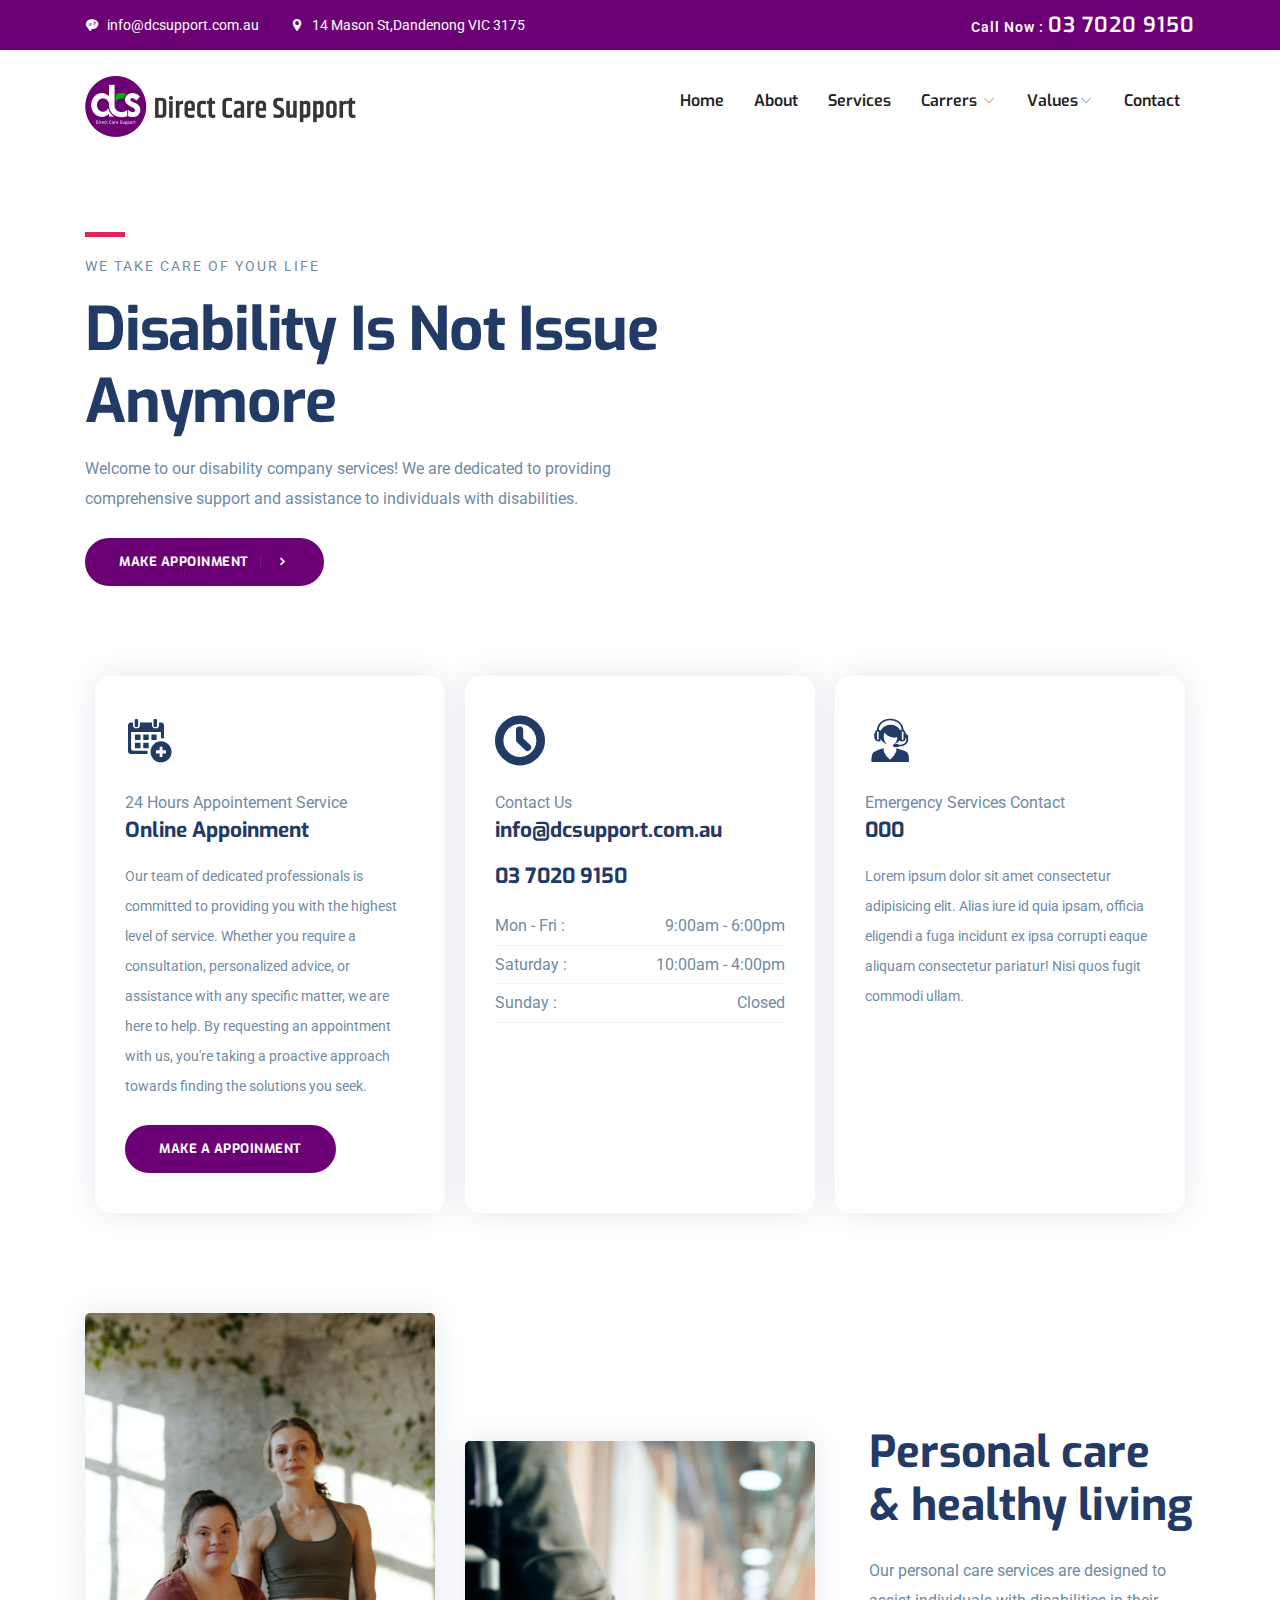
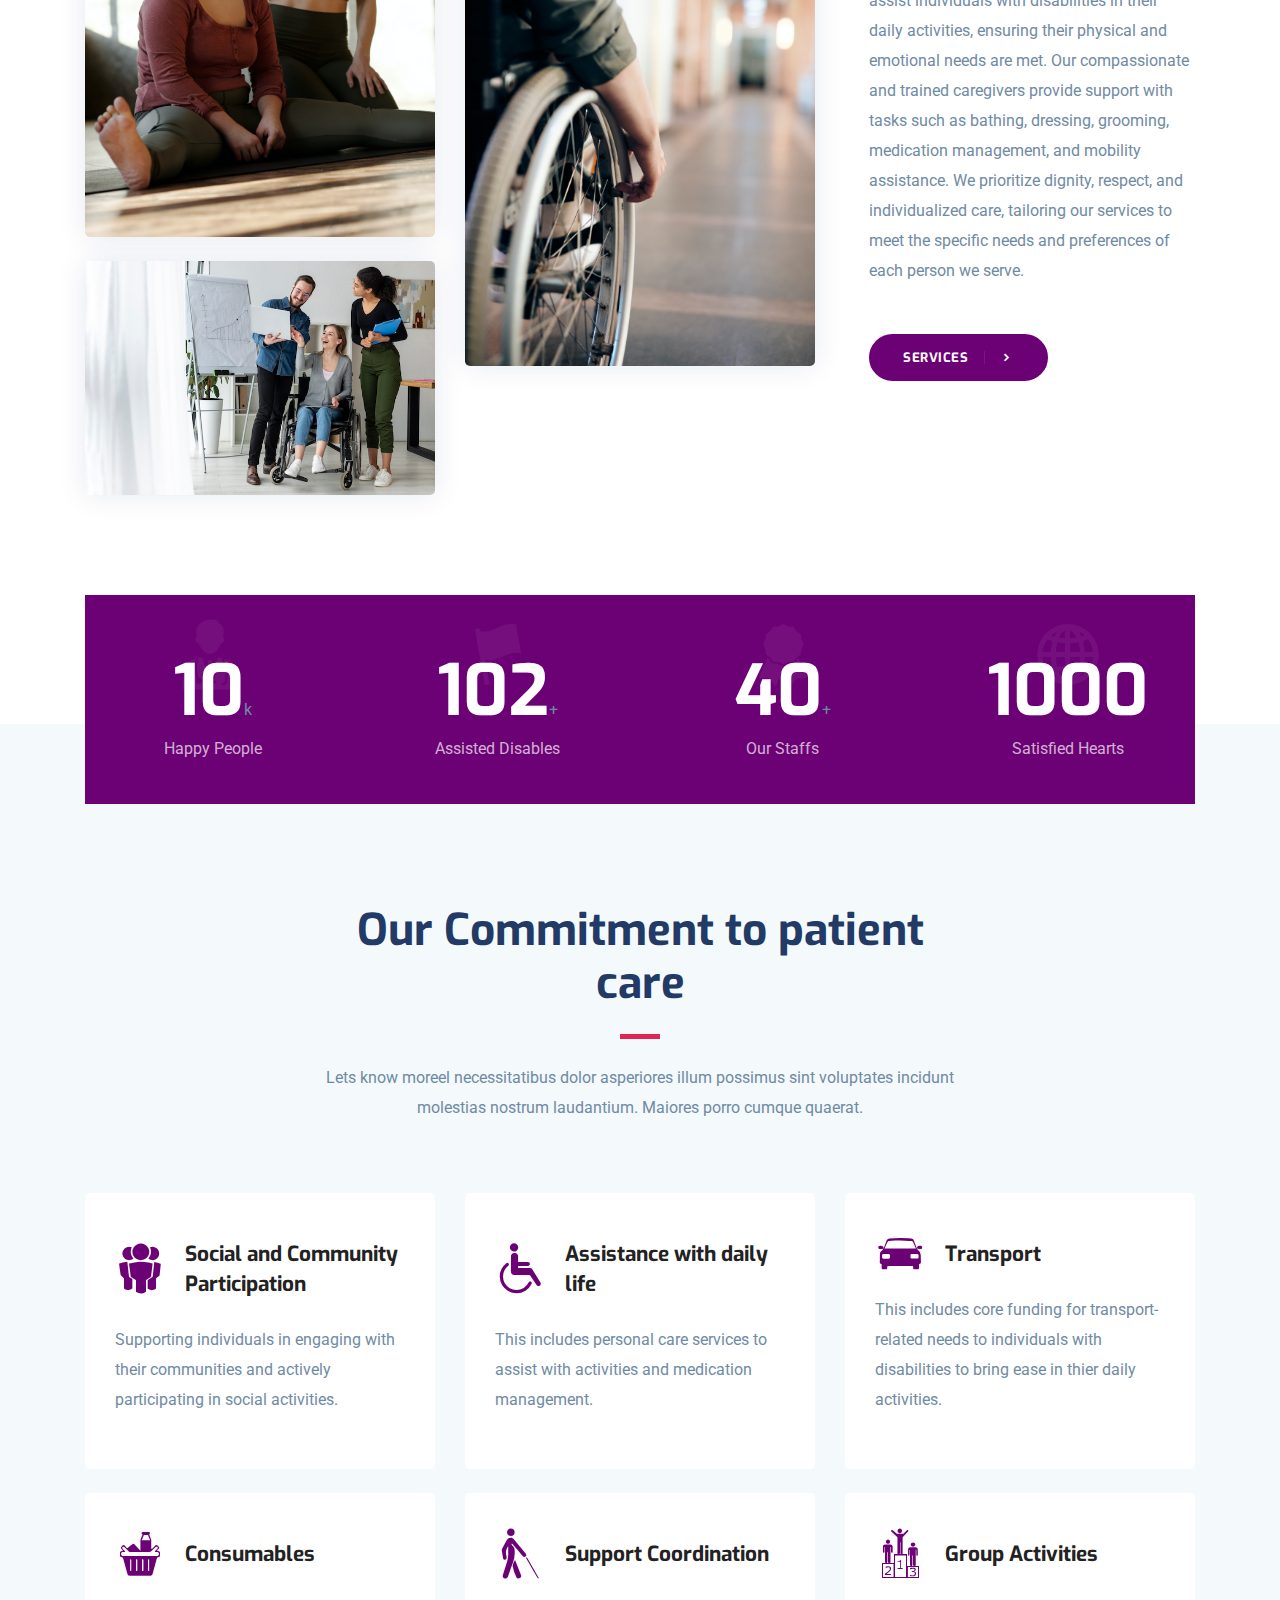
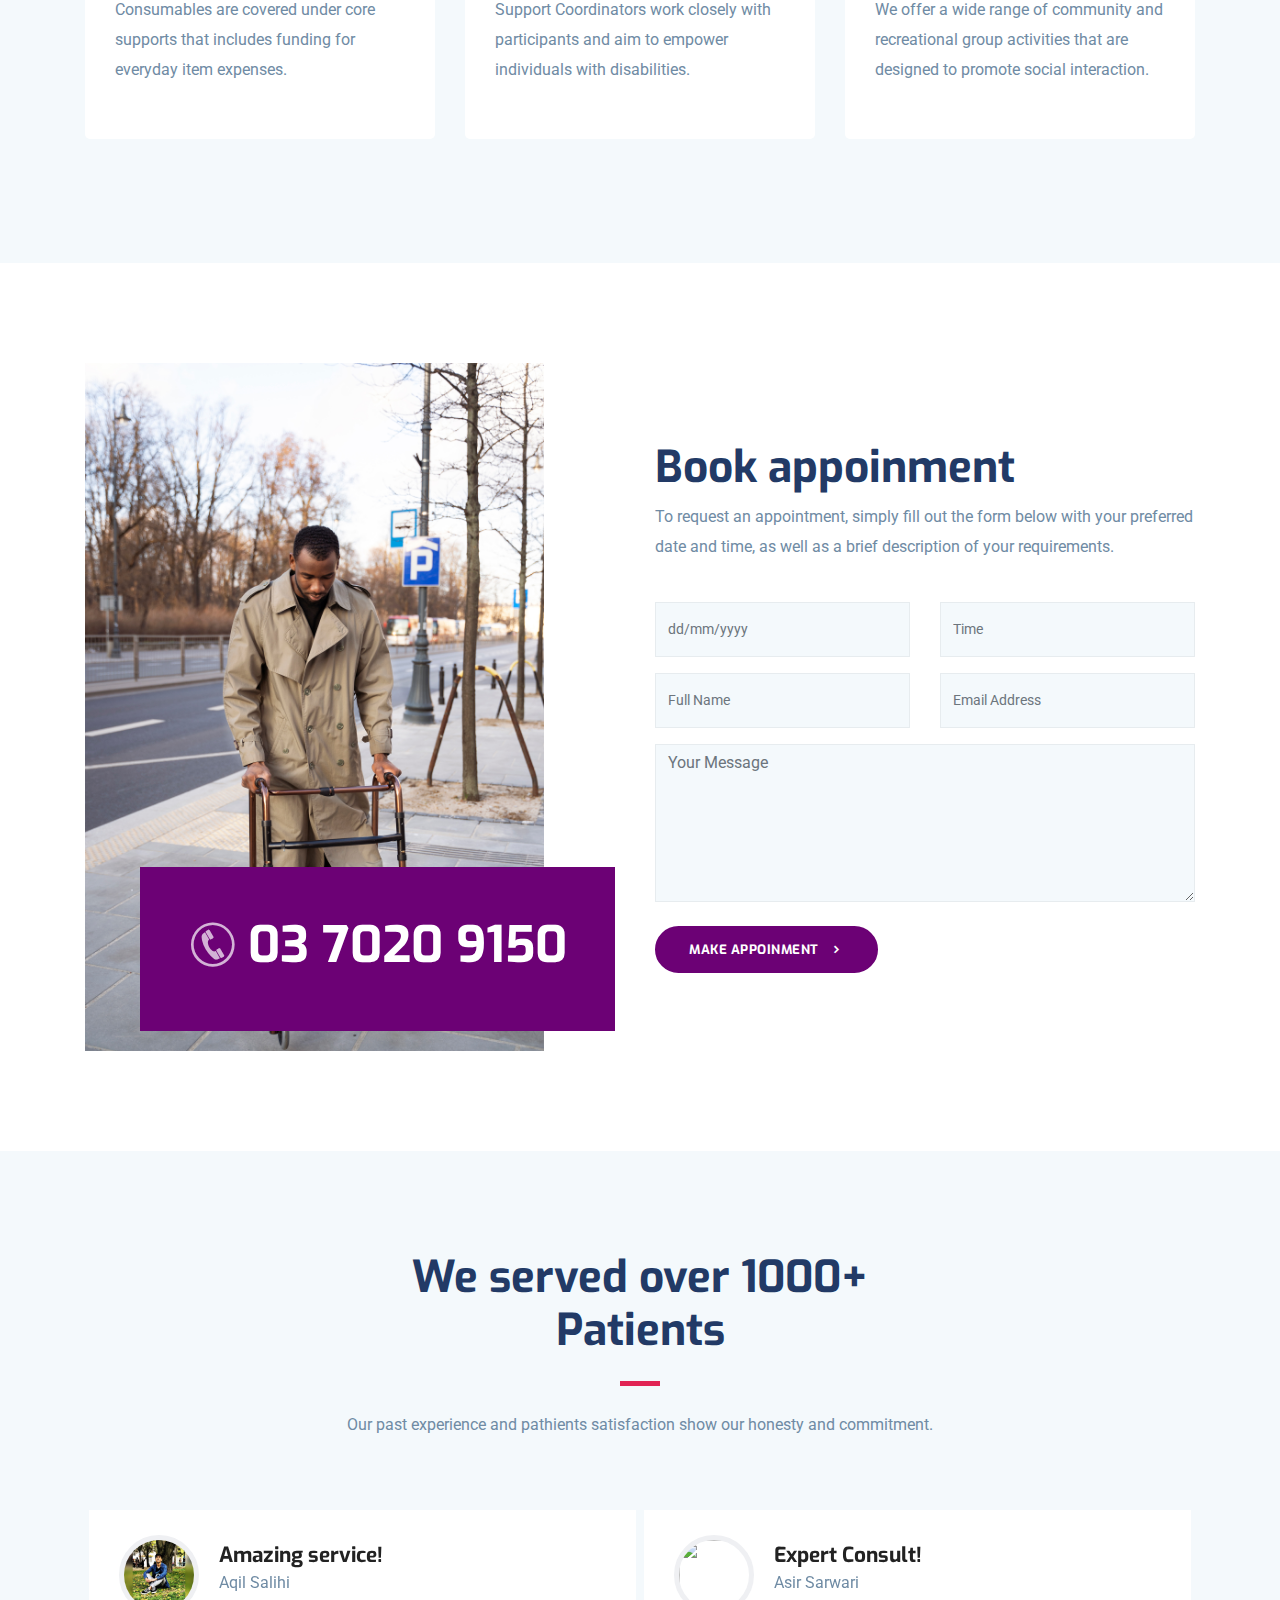
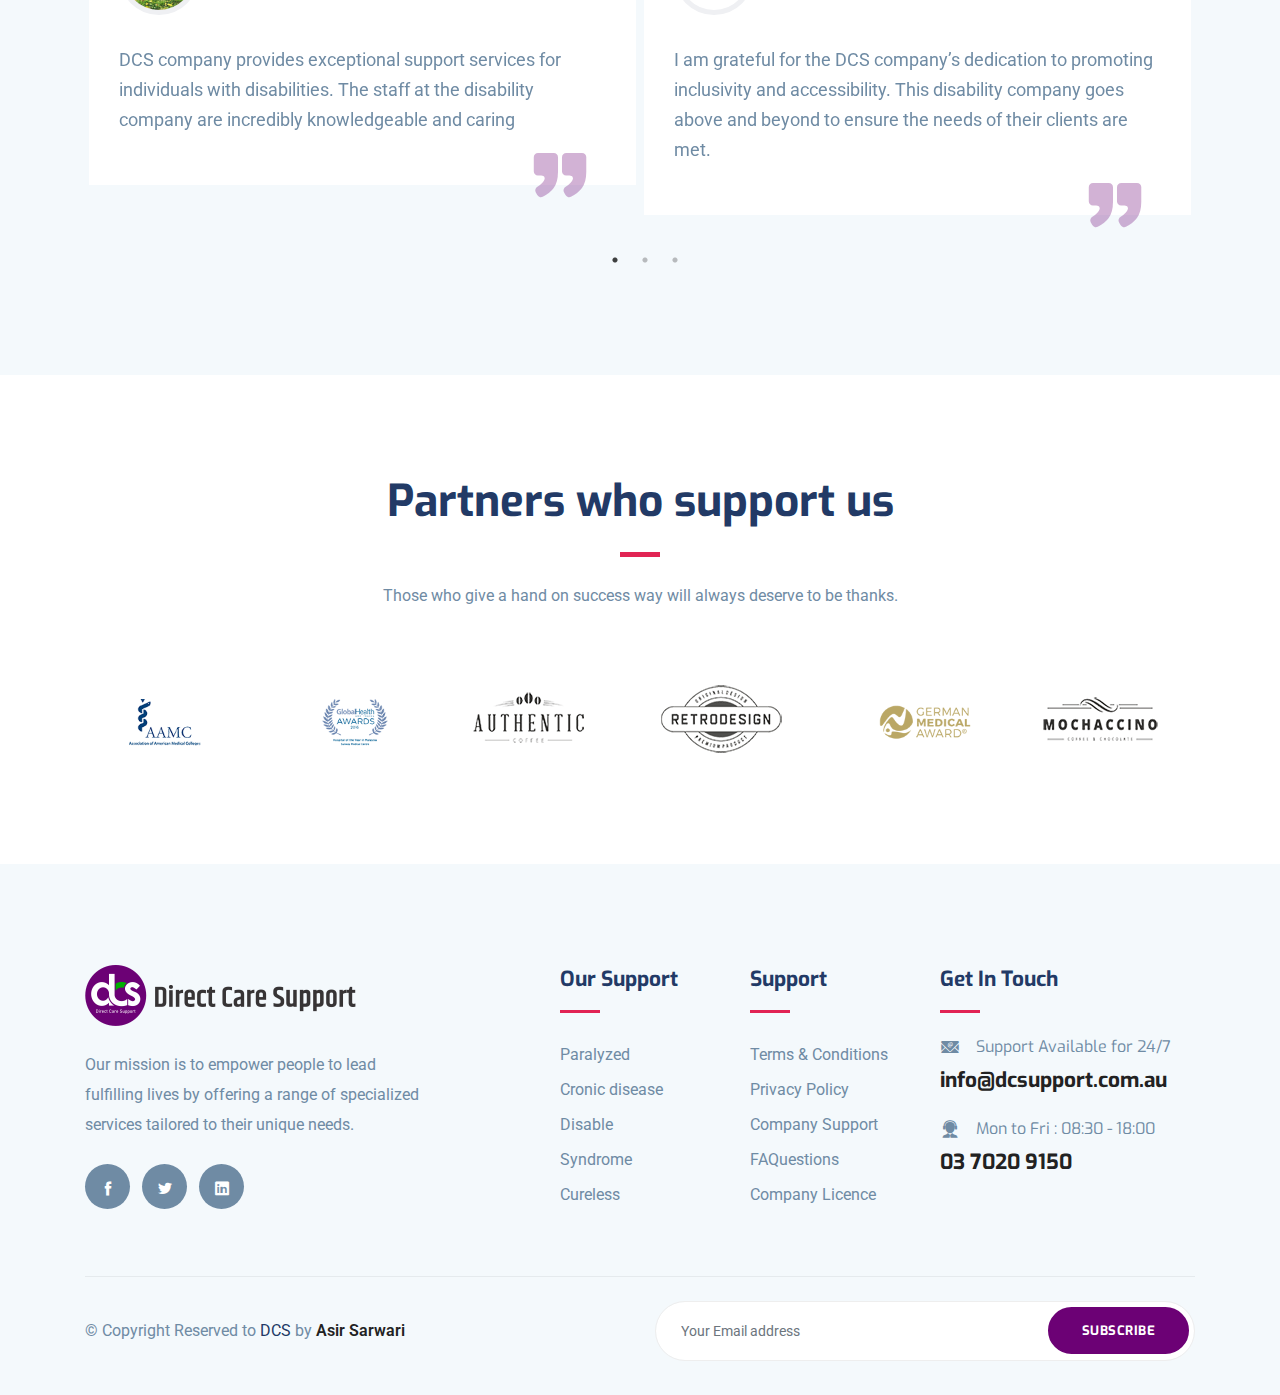
==== index.html @ cc52833b "Initial commit" ====
<!DOCTYPE html>
<html lang="zxx">
<head>
  <meta http-equiv="Content-Type" content="text/html; charset=UTF-8">
  <meta name="description" content="health,services,disability">
  <meta name="author" content="press.sarwari-ltd.com">

  <title>DCS</title>

  <!-- Favicon -->
  <link rel="shortcut icon"  href="/images/favicon.png" />

  <!-- bootstrap.min css -->
  <link rel="stylesheet" href="plugins/bootstrap/css/bootstrap.min.css">
  <!-- Icon Font Css -->
  <link rel="stylesheet" href="plugins/icofont/icofont.min.css">
  <!-- Slick Slider  CSS -->
  <link rel="stylesheet" href="plugins/slick-carousel/slick/slick.css">
  <link rel="stylesheet" href="plugins/slick-carousel/slick/slick-theme.css">

  <!-- Main Stylesheet -->
  <link rel="stylesheet" href="css/style.css">
  <script type="text/javascript">
	(function(){
	   emailjs.init("sc9oOGH4KaPXMzaLA");
	})();
 </script>
</head>

<body id="top">

<header>
	<div class="header-top-bar">
		<div class="container">
			<div class="row align-items-center">
				<div class="col-lg-6">
					<ul class="top-bar-info list-inline-item pl-0 mb-0">
						<li class="list-inline-item"><a href="mailto:info@dcsupport.com.au"><i class="icofont-support-faq mr-2"></i>info@dcsupport.com.au</a></li>
						<li class="list-inline-item"><i class="icofont-location-pin mr-2"></i>14 Mason St,Dandenong VIC 3175 </li>
					</ul>
				</div>
				<div class="col-lg-6">
					<div class="text-lg-right top-right-bar mt-2 mt-lg-0">
						<a href="tel:03 7020 9150" >
							<span>Call Now : </span>
							<span class="h4">03 7020 9150</span>
						</a>
					</div>
				</div>
			</div>
		</div>
	</div>
	<nav class="navbar navbar-expand-lg navigation" id="navbar">
		<div class="container">
		 	 <a class="navbar-brand" href="index.html">
			  	<img src="images/dcs1.png" alt="" class="img-fluid">
			  </a>

		  	<button class="navbar-toggler collapsed" type="button" data-toggle="collapse" data-target="#navbarmain" aria-controls="navbarmain" aria-expanded="false" aria-label="Toggle navigation">
			<span class="icofont-navigation-menu"></span>
		  </button>
	  
		  <div class="collapse navbar-collapse" id="navbarmain">
			<ul class="navbar-nav ml-auto">
			  <li class="nav-item active">
				<a class="nav-link" href="index.html">Home</a>
			  </li>
			   <li class="nav-item"><a class="nav-link" href="about.html">About</a></li>
			    <li class="nav-item"><a class="nav-link" href="service.html">Services</a></li>

			    <li class="nav-item dropdown">
					<a class="nav-link dropdown-toggle"  id="dropdown02" data-toggle="dropdown" aria-haspopup="true" aria-expanded="false">Carrers <i class="icofont-thin-down"></i></a>
					<ul class="dropdown-menu" aria-labelledby="dropdown02">
						<li><a class="dropdown-item" href="ndis.html">NDIS</a></li>
					</ul>
			  	</li>

			  	<li class="nav-item dropdown">
					<a class="nav-link dropdown-toggle"  id="dropdown03" data-toggle="dropdown" aria-haspopup="true" aria-expanded="false">Values<i class="icofont-thin-down"></i></a>
					<ul class="dropdown-menu" aria-labelledby="dropdown03">
						<li><a class="dropdown-item" href="values.html">Values</a></li>
						<li><a class="dropdown-item" href="appoinment.html">Appoinment</a></li>
					</ul>
			  	</li>

			   <li class="nav-item"><a class="nav-link" href="contact.html">Contact</a></li>
			</ul>
		  </div>
		</div>
	</nav>
</header>
	



<!-- Slider Start -->
<section class="banner">
	<video src="https://github.com/King-Normagomadov/afoof/tree/main/video/bg-2.MOV" muted loop autoplay></video>
	<div class="container">
		<div class="row">
			<div class="col-lg-6 col-md-12 col-xl-7">
				<div class="block">
					<div class="divider mb-3"></div>
					<span class="text-uppercase text-sm letter-spacing ">We take care of your life</span>
					<h1 class="mb-3 mt-3 bold">Disability is not issue anymore</h1>
					
					<p class="mb-4 pr-5">Welcome to our disability company services! We are dedicated to providing comprehensive support and assistance to individuals with disabilities.</p>
					<div class="btn-container ">
						<a href="appoinment.html" target="_blank" class="btn btn-main-2 btn-icon btn-round-full">Make appoinment <i class="icofont-simple-right ml-2  "></i></a>
					</div>
				</div>
			</div>
		</div>
	</div>
</section>
<section class="features">
	<div class="container">
		<div class="row">
			<div class="col-lg-12">
				<div class="feature-block d-lg-flex">
					<div class="feature-item mb-5 mb-lg-0">
						<div class="feature-icon mb-4">
							<i class="icofont-meeting-add"></i>
						</div>
						<span>24 Hours Appointement Service</span>
						<h4 class="mb-3">Online Appoinment</h4>
						<p class="mb-4">Our team of dedicated professionals is committed to providing you with the highest level of service. Whether you require a consultation, personalized advice, or assistance with any specific matter, we are here to help. By requesting an appointment with us, you're taking a proactive approach towards finding the solutions you seek.</p>
						<a href="appoinment.html" class="btn btn-main btn-round-full">Make a appoinment</a>
					</div>
				
					<div class="feature-item mb-5 mb-lg-0">
						<div class="feature-icon mb-4">
							<i class="icofont-ui-clock"></i>
						</div>
						<span>Contact Us</span>
						<h4 class="mb-3">info@dcsupport.com.au</h4>
						<h4 class="mb-3">03 7020 9150</h4>
						<ul class="w-hours list-unstyled">
		                    <li class="d-flex justify-content-between">Mon - Fri : <span>9:00am - 6:00pm</span></li>
		                    <li class="d-flex justify-content-between">Saturday : <span>10:00am - 4:00pm</span></li>
		                    <li class="d-flex justify-content-between">Sunday : <span>Closed</span></li>
		                </ul>
					</div>
				
					<div class="feature-item mb-5 mb-lg-0">
						<div class="feature-icon mb-4">
							<i class="icofont-live-support"></i>
						</div>
						<span>Emergency Services Contact</span>
						<h4 class="mb-3">000</h4>
						<p>Lorem ipsum dolor sit amet consectetur adipisicing elit. Alias iure id quia ipsam, officia eligendi a fuga incidunt ex ipsa corrupti eaque aliquam consectetur pariatur! Nisi quos fugit commodi ullam.</p>
					</div>
				</div>
			</div>
		</div>
	</div>
</section>


<section class="section about">
	<div class="container">
		<div class="row align-items-center">
			<div class="col-lg-4 col-sm-6">
				<div class="about-img">
					<img src="images/new/home-1.jpg" alt="" class="img-fluid">
					<img src="images/new/home-3.jpg" alt="" class="img-fluid mt-4">
				</div>
			</div>
			<div class="col-lg-4 col-sm-6">
				<div class="about-img mt-4 mt-lg-0">
					<img src="images/new/home-2.jpg" alt="" class="img-fluid">
				</div>
			</div>
			<div class="col-lg-4">
				<div class="about-content pl-4 mt-4 mt-lg-0">
					<h2 class="title-color">Personal care <br>& healthy living</h2>
					<p class="mt-4 mb-5">Our personal care services are designed to assist individuals with disabilities in their daily activities, ensuring their physical and emotional needs are met. Our compassionate and trained caregivers provide support with tasks such as bathing, dressing, grooming, medication management, and mobility assistance. We prioritize dignity, respect, and individualized care, tailoring our services to meet the specific needs and preferences of each person we serve.
					</p>

					<a href="service.html" class="btn btn-main-2 btn-round-full btn-icon">Services<i class="icofont-simple-right ml-3"></i></a>
				</div>
			</div>
		</div>
	</div>
</section>
<section class="cta-section ">
	<div class="container">
		<div class="cta position-relative">
			<div class="row">
				<div class="col-lg-3 col-md-6 col-sm-6">
					<div class="counter-stat">
						<i class="icofont-doctor"></i>
						<span class="h3">10</span>k
						<p>Happy People</p>
					</div>
				</div>
				<div class="col-lg-3 col-md-6 col-sm-6">
					<div class="counter-stat">
						<i class="icofont-flag"></i>
						<span class="h3">102</span>+
						<p>Assisted Disables</p>
					</div>
				</div>
				
				<div class="col-lg-3 col-md-6 col-sm-6">
					<div class="counter-stat">
						<i class="icofont-badge"></i>
						<span class="h3">40</span>+
						<p>Our Staffs</p>
					</div>
				</div>
				<div class="col-lg-3 col-md-6 col-sm-6">
					<div class="counter-stat">
						<i class="icofont-globe"></i>
						<span class="h3">1000</span>
						<p>Satisfied Hearts</p>
					</div>
				</div>
			</div>
		</div>
	</div>
</section>
<section class="section service gray-bg">
	<div class="container">
		<div class="row justify-content-center">
			<div class="col-lg-7 text-center">
				<div class="section-title">
					<h2>Our Commitment to patient care</h2>
					<div class="divider mx-auto my-4"></div>
					<p>Lets know moreel necessitatibus dolor asperiores illum possimus sint voluptates incidunt molestias nostrum laudantium. Maiores porro cumque quaerat.</p>
				</div>
			</div>
		</div>

		<div class="row">
			<div class="col-lg-4 col-md-6 col-sm-6">
				<div class="service-item mb-4">
					<div class="icon d-flex align-items-center">
						<i class="icofont-users-alt-1 text-lg"></i>
						<h4 class="mt-3 mb-3">Social and Community Participation</h4>
					</div>

					<div class="content">
						<p class="mb-4">Supporting individuals in engaging with their communities and actively participating in social activities.</p>
					</div>
				</div>
			</div>

			<div class="col-lg-4 col-md-6 col-sm-6">
				<div class="service-item mb-4">
					<div class="icon d-flex align-items-center">
						<i class="icofont-paralysis-disability text-lg"></i>
						<h4 class="mt-3 mb-3">Assistance with daily life</h4>
					</div>
					<div class="content">
						<p class="mb-4">This includes personal care services to assist with activities and medication management.</p>
					</div>
				</div>
			</div>
			
			<div class="col-lg-4 col-md-6 col-sm-6">
				<div class="service-item mb-4">
					<div class="icon d-flex align-items-center">
						<i class="icofont-car text-lg"></i>
						<h4 class="mt-3 mb-3">Transport</h4>
					</div>
					<div class="content">
						<p class="mb-4">This includes core funding for transport-related needs to individuals with disabilities to bring ease in thier daily activities.</p>
					</div>
				</div>
			</div>


			<div class="col-lg-4 col-md-6 col-sm-6">
				<div class="service-item mb-4">
					<div class="icon d-flex align-items-center">
						<i class="icofont-food-basket text-lg"></i>
						<h4 class="mt-3 mb-3">Consumables</h4>
					</div>

					<div class="content">
						<p class="mb-4">Consumables are covered under core supports that includes funding for everyday item expenses.</p>
					</div>
				</div>
			</div>

			<div class="col-lg-4 col-md-6 col-sm-6">
				<div class="service-item mb-4">
					<div class="icon d-flex align-items-center">
						<i class="icofont-blind text-lg"></i>
						<h4 class="mt-3 mb-3">Support Coordination</h4>
					</div>
					<div class="content">
						<p class="mb-4">Support Coordinators work closely with participants and aim to empower individuals with disabilities.</p>
					</div>
				</div>
			</div>
			
			<div class="col-lg-4 col-md-6 col-sm-6">
				<div class="service-item mb-4">
					<div class="icon d-flex align-items-center">
						<i class="icofont-result-sport text-lg"></i>
						<h4 class="mt-3 mb-3">Group Activities</h4>
					</div>
					<div class="content">
						<p class="mb-4">We offer a wide range of community and recreational group activities that are designed to promote social interaction.</p>
					</div>
				</div>
			</div>
		</div>
	</div>
</section>
<section class="section appoinment">
	<div class="container">
		<div class="row align-items-center">
			<div class="col-lg-6 ">
				<div class="appoinment-content">
					<img src="images/new/app-1.jpg" alt="" class="img-fluid">
					<div class="emergency">
						<h2 class="text-lg"><i class="icofont-phone-circle text-lg"></i>03 7020 9150</h2>
					</div>
				</div>
			</div>
			<div class="col-lg-6 col-md-10 ">
				<div class="appoinment-wrap mt-5 mt-lg-0">
					<h2 class="mb-2 title-color">Book appoinment</h2>
					<p class="mb-4">To request an appointment, simply fill out the form below with your preferred date and time, as well as a brief description of your requirements.</p>
					     <form id="#" class="appoinment-form" method="post" action="#">
                    <div class="row">
        
                         <div class="col-lg-6">
                            <div class="form-group">
                                <input name="date" id="date" type="text" class="form-control" placeholder="dd/mm/yyyy">
                            </div>
                        </div>

                        <div class="col-lg-6">
                            <div class="form-group">
                                <input name="time" id="time" type="text" class="form-control" placeholder="Time">
                            </div>
                        </div>
                         <div class="col-lg-6">
                            <div class="form-group">
                                <input name="name" id="name" type="text" class="form-control" placeholder="Full Name">
                            </div>
                        </div>

                        <div class="col-lg-6">
                            <div class="form-group">
                                <input name="email" id="email" type="email" class="form-control" placeholder="Email Address">
                            </div>
                        </div>
                    </div>
                    <div class="form-group-2 mb-4">
                        <textarea name="message" id="message" class="form-control" rows="6" placeholder="Your Message"></textarea>
                    </div>

                    <a class="btn btn-main btn-round-full text-white"  onclick="sendEmail()">Make Appoinment <i class="icofont-simple-right ml-2  "></i></a>
                </form>
            </div>
			</div>
		</div>
	</div>
</section>
<section class="section testimonial-2 gray-bg">
	<div class="container">
		<div class="row justify-content-center">
			<div class="col-lg-7">
				<div class="section-title text-center">
					<h2>We served over 1000+ Patients</h2>
					<div class="divider mx-auto my-4"></div>
					<p>Our past experience and pathients satisfaction show our honesty and commitment.</p>
				</div>
			</div>
		</div>
	</div>

	<div class="container">
		<div class="row align-items-center">
			<div class="col-lg-12 testimonial-wrap-2">
				<div class="testimonial-block style-2  gray-bg">
					<i class="icofont-quote-right"></i>

					<div class="testimonial-thumb">
						<img src="images/new/testimonials/aqil.JPG" alt="" class="img-fluid">
					</div>

					<div class="client-info ">
						<h4>Amazing service!</h4>
						<span>Aqil Salihi</span>
						<p>
							DCS company provides exceptional support services for individuals with disabilities.
							The staff at the disability company are incredibly knowledgeable and caring
						</p>
					</div>
				</div>

				<div class="testimonial-block style-2  gray-bg">
					<div class="testimonial-thumb">
						<img src="images/new/testimonials/asir.JPG" alt="" class="img-fluid">
					</div>

					<div class="client-info">
						<h4>Expert Consult!</h4>
						<span>Asir Sarwari</span>
						<p>
							I am grateful for the DCS company’s dedication to promoting inclusivity and accessibility.
							This disability company goes above and beyond to ensure the needs of their clients are met.
						</p>
					</div>
					
					<i class="icofont-quote-right"></i>
				</div>

				<div class="testimonial-block style-2  gray-bg">
					<div class="testimonial-thumb">
						<img src="images/new/testimonials/zohor.JPG" alt="" class="img-fluid">
					</div>

					<div class="client-info">
						<h4>Good Support!</h4>
						<span>Zohor Sahak</span>
						<p>
							I highly recommend the disability company for their excellent programs and resources.
							This company has positively impacted the lives of many individuals with disabilities.

						</p>
					</div>
					
					<i class="icofont-quote-right"></i>
				</div>

				<div class="testimonial-block style-2  gray-bg">
					<div class="testimonial-thumb">
						<img src="images/new/testimonials/hamed.JPG" alt="" class="img-fluid">
					</div>

					<div class="client-info">
						<h4>Modesty & Respect!</h4>
						<span>Hamed Noori</span>
						<p class="mt-4">
							I appreciate the personalized attention and care provided by the disability company.
							This company has created a welcoming and supportive environment for people of all abilities.

						</p>
					</div>
					<i class="icofont-quote-right"></i>
				</div>

				<div class="testimonial-block style-2  gray-bg">
					<div class="testimonial-thumb">
						<img src="images/new/testimonials/elyas.JPG" alt="" class="img-fluid">
					</div>

					<div class="client-info">
						<h4>Professional Staffs!</h4>
						<span>Elyas Safari</span>
						<p>
							Thanks to the DCS company, individuals with disabilities can thrive and reach their full potential.
							This company offers a wide range of services tailored to the unique needs of each individual.

						</p>
					</div>
					<i class="icofont-quote-right"></i>
				</div>
			</div>
		</div>
	</div>
</section>
<section class="section clients">
	<div class="container">
		<div class="row justify-content-center">
			<div class="col-lg-7">
				<div class="section-title text-center">
					<h2>Partners who support us</h2>
					<div class="divider mx-auto my-4"></div>
					<p>Those who give a hand on success way will always deserve to be thanks.</p>
				</div>
			</div>
		</div>
	</div>

	<div class="container">
		<div class="row clients-logo">
			<div class="col-lg-2">
				<div class="client-thumb">
					<img src="images/about/1.png" alt="" class="img-fluid">
				</div>
			</div>
			<div class="col-lg-2">
				<div class="client-thumb">
					<img src="images/about/2.png" alt="" class="img-fluid">
				</div>
			</div>
			<div class="col-lg-2">
				<div class="client-thumb">
					<img src="images/about/3.png" alt="" class="img-fluid">
				</div>
			</div>
			<div class="col-lg-2">
				<div class="client-thumb">
					<img src="images/about/4.png" alt="" class="img-fluid">
				</div>
			</div>
			<div class="col-lg-2">
				<div class="client-thumb">
					<img src="images/about/5.png" alt="" class="img-fluid">
				</div>
			</div>
			<div class="col-lg-2">
				<div class="client-thumb">
					<img src="images/about/6.png" alt="" class="img-fluid">
				</div>
			</div>
			<div class="col-lg-2">
				<div class="client-thumb">
					<img src="images/about/3.png" alt="" class="img-fluid">
				</div>
			</div>
			<div class="col-lg-2">
				<div class="client-thumb">
					<img src="images/about/4.png" alt="" class="img-fluid">
				</div>
			</div>
			<div class="col-lg-2">
				<div class="client-thumb">
					<img src="images/about/5.png" alt="" class="img-fluid">
				</div>
			</div>
			<div class="col-lg-2">
				<div class="client-thumb">
					<img src="images/about/6.png" alt="" class="img-fluid">
				</div>
			</div>
		</div>
	</div>
</section>
<!-- footer Start -->
<footer class="footer section gray-bg">
	<div class="container">
		<div class="row">
			<div class="col-lg-4 mr-auto col-sm-6">
				<div class="widget mb-5 mb-lg-0">
					<div class="logo mb-4">
						<img src="images/dcs1.png" alt="" class="img-fluid">
					</div>
					<p>Our mission is to empower people to lead fulfilling lives by offering a range of specialized services tailored to their unique needs.</p>

					<ul class="list-inline footer-socials mt-4">
						<li class="list-inline-item"><a href="https://www.facebook.com/"><i class="icofont-facebook"></i></a></li>
						<li class="list-inline-item"><a href="https://twitter.com/"><i class="icofont-twitter"></i></a></li>
						<li class="list-inline-item"><a href="https://www.pinterest.com/"><i class="icofont-linkedin"></i></a></li>
					</ul>
				</div>
			</div>

			<div class="col-lg-2 col-md-6 col-sm-6">
				<div class="widget mb-5 mb-lg-0">
					<h4 class="text-capitalize mb-3">Our Support</h4>
					<div class="divider mb-4"></div>

					<ul class="list-unstyled footer-menu lh-35">
						<li><a >Paralyzed</a></li>
						<li><a >Cronic disease</a></li>
						<li><a >Disable</a></li>
						<li><a >Syndrome</a></li>
						<li><a >Cureless</a></li>
					</ul>
				</div>
			</div>

			<div class="col-lg-2 col-md-6 col-sm-6">
				<div class="widget mb-5 mb-lg-0">
					<h4 class="text-capitalize mb-3">Support</h4>
					<div class="divider mb-4"></div>

					<ul class="list-unstyled footer-menu lh-35">
						<li><a href="#">Terms & Conditions</a></li>
						<li><a href="#">Privacy Policy</a></li>
						<li><a href="#">Company Support </a></li>
						<li><a href="#">FAQuestions</a></li>
						<li><a href="#">Company Licence</a></li>
					</ul>
				</div>
			</div>

			<div class="col-lg-3 col-md-6 col-sm-6">
				<div class="widget widget-contact mb-5 mb-lg-0">
					<h4 class="text-capitalize mb-3">Get in Touch</h4>
					<div class="divider mb-4"></div>

					<div class="footer-contact-block mb-4">
						<div class="icon d-flex align-items-center">
							<i class="icofont-email mr-3"></i>
							<span class="h6 mb-0">Support Available for 24/7</span>
						</div>
						<h4 class="mt-2"><a href="mailto:info@dcsupport.com.au">info@dcsupport.com.au</a></h4>
					</div>

					<div class="footer-contact-block">
						<div class="icon d-flex align-items-center">
							<i class="icofont-support mr-3"></i>
							<span class="h6 mb-0">Mon to Fri : 08:30 - 18:00</span>
						</div>
						<h4 class="mt-2"><a href="tel:03 7020 9150">03 7020 9150</a></h4>
					</div>
				</div>
			</div>
		</div>
		
		<div class="footer-btm py-4 mt-5">
			<div class="row align-items-center justify-content-between">
				<div class="col-lg-6">
					<div class="copyright">
						&copy; Copyright Reserved to <span class="text-color">DCS</span> by <a href="www.press.sarwari-ltd.com" target="_blank">Asir Sarwari</a>
					</div>
				</div>
				<div class="col-lg-6">
					<div class="subscribe-form text-lg-right mt-5 mt-lg-0">
						<form action="#" class="subscribe">
							<input type="text" class="form-control" placeholder="Your Email address">
							<a href="#" class="btn btn-main-2 btn-round-full">Subscribe</a>
						</form>
					</div>
				</div>
			</div>

			<div class="row">
				<div class="col-lg-4">
					<a class="backtop js-scroll-trigger" href="#top">
						<i class="icofont-long-arrow-up"></i>
					</a>
				</div>
			</div>
		</div>
	</div>
</footer>

   

    <!-- 
    Essential Scripts
    =====================================-->

    
    <!-- Main jQuery -->
    <script src="plugins/jquery/jquery.js"></script>
    <!-- Bootstrap 4.3.2 -->
    <script src="plugins/bootstrap/js/popper.js"></script>
    <script src="plugins/bootstrap/js/bootstrap.min.js"></script>
    <script src="plugins/counterup/jquery.easing.js"></script>
    <!-- Slick Slider -->
    <script src="plugins/slick-carousel/slick/slick.min.js"></script>
    <!-- Counterup -->
    <script src="plugins/counterup/jquery.waypoints.min.js"></script>
    
    <script src="plugins/shuffle/shuffle.min.js"></script>
    <script src="plugins/counterup/jquery.counterup.min.js"></script>
    <!-- Google Map -->
    <script src="plugins/google-map/map.js"></script>
    <script src="https://maps.googleapis.com/maps/api/js?key=AIzaSyAkeLMlsiwzp6b3Gnaxd86lvakimwGA6UA&callback=initMap"></script>    
    
    <script src="js/script.js"></script>
    <script src="js/contact.js"></script>
	<script src="js/email.js"></script>

  </body>
  </html>
---- css/style.css ----
/*=== MEDIA QUERY ===*/
/*
Theme Name: Medic
Author: Themefisher
Author URI: https://themefisher.com/
Description: Medicle Template
Version: 1.0.0

*/
@import url("https://fonts.googleapis.com/css?family=Exo:500,600,700|Roboto&display=swap");
html {
  overflow-x: hidden;
}

body {
  line-height: 1.6;
  font-family: "Roboto", sans-serif;
  -webkit-font-smoothing: antialiased;
  font-size: 16px;
  color: #6F8BA4;
  font-weight: 400;
}

h1, .h1, h2, .h2, h3, .h3, h4, .h4, h5, .h5, h6, .h6 {
  font-family: "Exo", sans-serif;
  font-weight: 700;
  color: #222;
}

h1, .h1 {
  font-size: 2.5rem;
}

h2, .h2 {
  font-size: 44px;
}

h3, .h3 {
  font-size: 1.5rem;
}

h4, .h4 {
  font-size: 1.3rem;
  line-height: 30px;
}

h5, .h5 {
  font-size: 1.25rem;
}

h6, .h6 {
  font-size: 1rem;
}

p {
  line-height: 30px;
}

.navbar-toggle .icon-bar {
  background: #223a66;
}

input[type="email"], input[type="password"], input[type="text"], input[type="tel"] {
  box-shadow: none;
  height: 45px;
  outline: none;
  font-size: 14px;
}

input[type="email"]:focus, input[type="password"]:focus, input[type="text"]:focus, input[type="tel"]:focus {
  box-shadow: none;
  border: 1px solid #223a66;
}

.form-control {
  box-shadow: none;
  border-radius: 0;
}

.form-control:focus {
  box-shadow: none;
  border: 1px solid #223a66;
}

.py-7 {
  padding: 7rem 0px;
}

.btn {
  display: inline-block;
  font-size: 14px;
  font-size: 0.8125rem;
  font-weight: 700;
  letter-spacing: .5px;
  padding: .75rem 2rem;
  font-family: "Exo", sans-serif;
  text-transform: uppercase;
  border-radius: 5px;
  border: 2px solid transparent;
  transition: all .35s ease;
}

.btn.btn-icon i {
  border-left: 1px solid rgba(255, 255, 255, 0.09);
  padding-left: 15px;
}

.btn:focus {
  outline: 0px;
  box-shadow: none;
}

.btn-main {
  background: #6c0175;
  color: #fff;
  border-color: #6c0175;
}

.btn-main:hover {
  background: #e12454;
  border-color: #e12454;
  color: #fff;
}

.btn-main-2 {
  background: #6c0175;
  color: #fff;
  border-color: #6c0175;
}

.btn-main-2:hover {
  background: #e12454;
  color: #fff;
  border-color: #e12454;
}

.btn-solid-border {
  border: 2px solid #223a66;
  background: transparent;
  color: #223a66;
}

.btn-solid-border:hover {
  border: 2px solid #223a66;
  color: #fff;
  background: #223a66;
}

.btn-solid-border:hover.btn-icon i {
  border-left: 1px solid rgba(255, 255, 255, 0.09);
}

.btn-solid-border.btn-icon i {
  border-left: 1px solid rgba(0, 0, 0, 0.09);
}

.btn-transparent {
  background: transparent;
  color: #222;
  border-color: #6F8BA4;
}

.btn-transparent:hover {
  background: #6F8BA4;
  color: #fff;
}

.btn-white {
  background: #fff;
  border-color: #fff;
  color: #222;
}

.btn-white:hover {
  background: #223a66;
  color: #fff;
  border-color: #223a66;
}

.btn-solid-white {
  border-color: #fff;
  color: #fff;
}

.btn-solid-white:hover {
  background: #fff;
  color: #222;
}

.btn-round {
  border-radius: 4px;
}

.btn-round-full {
  border-radius: 50px;
}

.btn.active:focus, .btn:active:focus, .btn:focus {
  outline: 0;
}

.bg-gray {
  background: #eff0f3;
}

.bg-primary {
  background: #223a66;
}

.bg-primary-dark {
  background: #152440;
}

.bg-primary-darker {
  background: #090f1a;
}

.bg-dark {
  background: #222;
}

.bg-gradient {
  background-image: linear-gradient(145deg, rgba(19, 177, 205, 0.95) 0%, rgba(152, 119, 234, 0.95) 100%);
  background-repeat: repeat-x;
}

.section {
  padding: 100px 0;
}

.section-sm {
  padding: 70px 0;
}

.section-bottom {
  padding-bottom: 100px;
}

.subtitle {
  color: #223a66;
  font-size: 14px;
  letter-spacing: 1px;
}

.overlay:before {
  content: "";
  position: absolute;
  left: 0;
  top: 0;
  bottom: 0;
  right: 0;
  width: 100%;
  height: 100%;
  opacity: 0.9;
  background: #223a66;
}

.overly-2 {
  position: relative;
}

.overly-2:before {
  content: "";
  position: absolute;
  left: 0;
  top: 0;
  bottom: 0;
  right: 0;
  width: 100%;
  height: 100%;
  background: rgba(0, 0, 0, 0.8);
}

.text-sm {
  font-size: 14px;
}

.text-md {
  font-size: 2.25rem;
}

.text-lg {
  font-size: 3.75rem;
}

.no-spacing {
  letter-spacing: 0px;
}

/* Links */
a {
  color: #222;
  text-decoration: none;
  transition: all .35s ease;
}

a:focus, a:hover {
  color: #e12454;
  text-decoration: none;
}

a:focus {
  outline: none;
}

.content-title {
  font-size: 40px;
  line-height: 50px;
}

.page-title {
  padding: 120px 0px 70px 0px;
  position: relative;
}

.page-title .block h1 {
  color: #fff;
}

.page-title .block p {
  color: #fff;
}

.page-title .breadcumb-nav {
  margin-top: 60px;
  padding-top: 30px;
  border-top: 1px solid rgba(255, 255, 255, 0.06);
}

.slick-slide:focus, .slick-slide a {
  outline: none;
}

@media (max-width: 480px) {
  h2, .h2 {
    font-size: 1.3rem;
    line-height: 36px;
  }
}

.title-color {
  color: #223a66;
}

.secondary-bg {
  background: #223a66;
}

.section-title {
  margin-bottom: 70px;
}

.section-title h2 {
  color: #223a66;
}

.text-lg {
  font-size: 50px;
}

.gray-bg {
  background: #f4f9fc;
}

@media (max-width: 480px) {
  .text-lg {
    font-size: 28px;
  }
}

@media (max-width: 400px) {
  .text-lg {
    font-size: 28px;
  }
}

#navbarmain {
  padding: 20px 0px;
}

#navbarmain .nav-link {
  font-weight: 600;
  padding: 10px 15px;
  color: #222;
  font-family: "Exo", sans-serif;
  text-transform: capitalize;
  font-size: 16px;
  transition: all .25s ease;
}

.dropdown-toggle::after {
  display: none;
}

.navbar-brand {
  margin-top: 10px;
}

.dropdown .dropdown-menu {
  position: absolute;
  display: block;
  background: #fff;
  min-width: 240px;
  top: 130%;
  left: 0;
  right: 0px;
  opacity: 0;
  padding: 0px;
  visibility: hidden;
  transition: all 0.3s ease-out 0s;
  border: 0px;
  border-top: 5px solid #6c0175;
  border-radius: 0px;
}

.dropdown:hover .dropdown-menu {
  opacity: 1;
  visibility: visible;
  top: 115%;
}

.dropdown .dropdown-item {
  padding: 13px 20px;
  border-bottom: 1px solid #eee;
  background: transparent;
  font-weight: 400;
  color: #555;
}

.dropdown .dropdown-item:hover {
  color: #e12454;
}
 /* default color #223a66 */
.header-top-bar {
  background: #6c0175;
  font-size: 14px;
  padding: 10px 0px;
  box-shadow: 0 1px 2px rgba(0, 0, 0, 0.05);
  color: #fff;
}

.top-bar-info li a {
  color: #fff;
  margin-right: 20px;
}

.top-right-bar a span {
  color: #fff;
  font-weight: 600;
  letter-spacing: 1px;
}

.top-right-bar a i {
  color: #fff;
  margin-right: 10px;
}

.bg-1 {
  background: url("../images/new/8.jpg") no-repeat 50% 50%;
  background-size: cover;
  position: relative;
}

.banner {
  position: relative;
  overflow: hidden;
  background: #fff;
  /* background: url("../images/new/syndrome.jpg") no-repeat; */
  background-size: cover;
  min-height: 550px;
  background-position-y:-100px;
}

.banner video {
  position: absolute;
  top: 0;
  left: 0;
  width: 100%;
  height: 100%;
  object-fit: cover;
  opacity: 1;
  z-index: 0;
  filter:brightness(85%);
}

.banner .block {
  padding: 80px 0px 160px;
}

.banner .block h1 {
  font-size: 60px;
  line-height: 1.2;
  letter-spacing: -1.2px;
  text-transform: capitalize;
  color: #223a66;
}


.letter-spacing {
  letter-spacing: 2px;
}

.text-color {
  color: #223a66;
}

.text-color-2 {
  color: #e12454;
}

.divider {
  width: 40px;
  height: 5px;
  background: #e12454;
}

@media (max-width: 480px) {
  .banner .block h1 {
    font-size: 38px;
    line-height: 50px;
  }
  .banner {
    min-height: 450px;
    background: #fff !important;
  }
}

@media (max-width: 400px) {
  .banner .block h1 {
    font-size: 28px;
    line-height: 40px;
  }
  .banner {
    min-height: 450px;
    background: #fff !important;
  }
}

@media (max-width: 768px) {
  .banner .block h1 {
    font-size: 56px;
    line-height: 70px;
  }
  .banner {
    background: #fff !important;
  }
}

@media (max-width: 992px) {
  .banner {
    background: #fff !important;
  }
}

.about-img img {
  border-radius: 5px;
  box-shadow: 0px 0px 30px 0px rgba(0, 42, 106, 0.1);
}

.award-img {
  height: 120px;
  margin-bottom: 10px;
  align-items: center;
  display: flex;
  justify-content: center;
  background: #eff0f3;
}

.appoinment-content {
  position: relative;
}

.appoinment-content img {
  width: 85%;
}

.appoinment-content .emergency {
  position: absolute;
  content: "";
  right: 10px;
  bottom: 20px;
  background: #6c0175;
  padding: 48px;
}

.appoinment-content .emergency h2 {
  color: #fff;
}

.appoinment-content .emergency i {
  margin-right: 10px;
  color: rgba(255, 255, 255, 0.7);
}

.appoinment-form {
  margin-top: 40px;
}

.appoinment-form .form-control {
  background: #f4f9fc;
  height: 55px;
  border-color: rgba(0, 0, 0, 0.05);
}

.appoinment-form textarea.form-control {
  height: auto;
}

.client-thumb {
  text-align: center;
}

.features {
  margin-top: -70px;
}

.feature-item {
  flex-basis: 33.33%;
  margin: 0px 10px;
  padding: 40px 30px;
  background-color: #fff;
  border-radius: 15px 15px 15px 15px;
  box-shadow: 0px 0px 30px 0px rgba(0, 42, 106, 0.1);
}

.feature-item .feature-icon i {
  font-size: 50px;
  color: #223a66;
}

.feature-item h4 {
  color: #223a66;
}

.feature-item p {
  font-size: 14px;
}

.feature-section.border-top {
  border-top: 1px solid rgba(0, 0, 0, 0.05) !important;
}

.w-hours li {
  padding: 6px 0px;
  border-bottom: 1px solid rgba(0, 0, 0, 0.05);
}

.counter-stat {
  text-align: center;
  padding: 55px 0px 40px 0px;
  position: relative;
}

.counter-stat i {
  display: block;
  color: rgba(255, 255, 255, 0.06);
  font-size: 70px;
  position: absolute;
  left: 0px;
  right: 0px;
  top: 0px;
  -webkit-transform: translateY(25px);
  transform: translateY(25px);
}

.counter-stat span {
  font-size: 70px;
  color: #fff;
}

.counter-stat p {
  margin-bottom: 0px;
  color: rgba(255, 255, 255, 0.7);
}

.mb--80 {
  margin-bottom: -80px;
}

.service {
  padding-top: 180px;
}

.service .service-item {
  background: #fff;
  padding: 30px;
  border-radius: 5px;
}

.service .icon {
  float: left;
  margin-bottom: 10px;
}

.service i {
  color: #6c0175;
}

.service h4 {
  padding-left: 20px;
}

.service .content {
  clear: both;
}

.service-block {
  padding: 20px;
  margin-top: 40px;
  border: 1px solid rgba(0, 0, 0, 0.03);
  box-shadow: 0 0 38px rgba(21, 40, 82, 0.07);
}

.service-block img {
  width: 100%;
  margin-top: -60px;
  border: 5px solid #fff;
}

.department-service {
  margin-bottom: 40px;
}

.department-service li {
  margin-bottom: 10px;
}

.department-service li i {
  color: #e12454;
}

.doctors .btn-group .btn {
  border-radius: 0px;
  margin: 0px 2px;
  text-transform: capitalize;
  font-size: 16px;
  padding: .6rem 1.5rem;
  cursor: pointer;
}

.doctors .btn-group .btn.active {
  box-shadow: none !important;
  border-color: transparent;
  background: #e12454;
  color: #fff;
}

.doctors .btn-group .btn.focus {
  box-shadow: none !important;
  border-color: transparent;
}

.doctors .btn-group .btn:focus {
  box-shadow: none !important;
  border-color: transparent;
  background: #e12454;
  color: #fff;
}

.doctors .btn-group .btn:hover {
  box-shadow: none !important;
  border-color: transparent;
  background: #e12454;
  color: #fff;
}

.doctors .btn-group > .btn-group:not(:last-child) > .btn, .doctors .btn-group > .btn:not(:last-child):not(.dropdown-toggle), .doctors .btn-group > .btn:not(:first-child) {
  border-radius: 3px;
}

.doctor-inner-box {
  overflow: hidden;
}

.doctor-inner-box .doctor-profile {
  overflow: hidden;
  position: relative;
  box-shadow: 0px 8px 16px 0px rgba(200, 183, 255, 0.2);
}

.doctor-inner-box .doctor-profile .doctor-img {
  transition: all .35s ease;
}

.doctor-inner-box .doctor-profile .doctor-img:hover {
  -webkit-transform: scale(1.1);
  transform: scale(1.1);
}

.lh-35 {
  line-height: 35px;
}

.doctor-info li {
  margin-bottom: 10px;
  color: #222;
}

.doctor-info li i {
  margin-right: 20px;
  color: #e12454;
}

.read-more {
  color: #223a66;
}

@media (max-width: 480px) {
  .doctors .btn-group {
    display: block;
  }
  .doctors .btn-group .btn {
    margin: 8px 3px;
  }
}

@media (max-width: 400px) {
  .doctors .btn-group {
    display: block;
  }
  .doctors .btn-group .btn {
    margin: 8px 3px;
  }
}

@media (max-width: 768px) {
  .doctors .btn-group {
    display: block;
  }
  .doctors .btn-group .btn {
    margin: 8px 3px;
  }
}

.cta {
  background: url("../images/bg/bg-4.jpg") no-repeat 50% 50%;
  background-size: cover;
  position: relative;
}

.cta:before {
  position: absolute;
  content: "";
  left: 0px;
  top: 0px;
  width: 100%;
  height: 100%;
  background: #6c0175;
}

.mb-30 {
  margin-bottom: 30px;
}

.text-color-primary {
  color: #223a66;
}

.cta-section {
  margin-bottom: -80px;
}

.cta-2 {
  background: url("../images/bg/cta-bg.png") no-repeat;
  background-position: center center;
}

.cta-page {
  background: url("../images/new/7.jpg") no-repeat;
  background-size: cover;
  position: relative;
  background-position-y: -200px;
  filter: brightness(90%);

}

.testimonial {
  position: relative;
}

.testimonial:before {
  width: 48%;
  height: 100%;
  top: 0;
  left: 0px;
  position: absolute;
  content: "";
  background: url("../images/new/6.jpg") no-repeat 50% 50%;
  background-size: cover;
}

.testimonial .slick-dots {
  text-align: left;
}

.testimonial-block {
  position: relative;
  margin-bottom: 20px;
}

.testimonial-block p {
  background: #fff;
  font-size: 18px;
}

.testimonial-block .client-info {
  margin-bottom: 20px;
}

.testimonial-block .client-info h4 {
  margin-bottom: 0px;
}

.testimonial-block i {
  font-size: 60px;
  position: absolute;
  right: 46px;
  bottom: 89px;
  opacity: .08;
}

.testimonial-block .slick-dots {
  text-align: left;
}

.testimonial-wrap-2 .slick-dots {
  margin-left: -10px;
}

.testimonial-block.style-2 {
  background: #fff;
  padding: 30px;
  margin: 0px 4px;
  margin-bottom: 30px;
}

.testimonial-block.style-2 .testimonial-thumb {
  float: left;
}

.testimonial-block.style-2 .testimonial-thumb img {
  width: 80px;
  height: 80px;
  border-radius: 100%;
  margin-right: 20px;
  margin-bottom: 30px;
  border: 5px solid #eff0f3;
  margin-top: -5px;
}

.testimonial-block.style-2 .client-info p {
  clear: both;
  background: transparent;
}

.testimonial-block.style-2 i {
  bottom: -20px;
  color: #6c0175;
  opacity: .3;
}

@media (max-width: 480px) {
  .testimonial-wrap {
    margin-left: 0px;
  }
  .testimonial::before {
    display: none;
  }
}

@media (max-width: 400px) {
  .testimonial-wrap {
    margin-left: 0px;
  }
  .testimonial::before {
    display: none;
  }
}

@media (max-width: 768px) {
  .testimonial-wrap {
    margin-left: 0px;
  }
  .testimonial::before {
    display: none;
  }
}

@media (max-width: 992px) {
  .testimonial-wrap {
    margin-left: 0px;
  }
  .testimonial::before {
    display: none;
  }
}

.contact-form-wrap .form-group {
  margin-bottom: 20px;
}

.contact-form-wrap .form-group .form-control {
  height: 60px;
  border: 1px solid #EEF2F6;
  box-shadow: none;
  width: 100%;
  background: #f4f9fc;
}

.contact-form-wrap .form-group-2 {
  margin-bottom: 13px;
}

.contact-form-wrap .form-group-2 textarea {
  height: auto;
  border: 1px solid #EEF2F6;
  box-shadow: none;
  background: #f4f9fc;
  width: 100%;
}

.social-icons li {
  margin: 0 6px;
}

.social-icons a {
  margin-right: 10px;
  font-size: 18px;
}

.google-map {
  position: relative;
}

.google-map #map {
  width: 100%;
  height: 500px;
  display: flex;
  justify-content: center;
}

.mt-90 {
  margin-top: 90px;
}

.contact-block {
  text-align: center;
  border: 5px solid #EEF2F6;
  padding: 50px 25px;
}

.contact-block i {
  font-size: 50px;
  margin-bottom: 15px;
  display: inline-block;
  color: #e12454;
}

.blog-item-content h2 {
  font-weight: 600;
  font-size: 38px;
}

/*=================================================================
  Single Blog Page
==================================================================*/
.nav-links .page-numbers {
  display: inline-block;
  width: 50px;
  height: 50px;
  border-radius: 100%;
  background: #eee;
  text-align: center;
  padding-top: 13px;
  font-weight: 600;
  margin-right: 10px;
}

.nav-links .page-numbers:hover {
  background: #223a66;
  color: #fff;
}

.nav-links .page-numbers.current {
  background: #223a66;
  color: #fff;
}

.comment-area .comment-thumb {
  margin-right: 20px;
  margin-bottom: 30px;
}

.comment-area h5 {
  font-size: 18px;
  font-weight: 500;
}

.comment-area span {
  font-size: 14px;
}

.posts-nav h6 {
  font-weight: 500;
}

.quote {
  font-size: 22px;
  color: #223a66;
  padding: 40px;
  font-style: italic;
  border-left: 5px solid #e12454;
  margin: 25px 0px;
}

.tag-option a {
  border: 1px solid #eff0f3;
  padding: 6px 12px;
  color: #6F8BA4;
  font-size: 14px;
}

.comment-form .form-control {
  background: #f7f8fb;
  border-radius: 5px;
  border-color: #f7f8fb;
  height: 50px;
}

.comment-form textarea.form-control {
  height: auto;
}

.post.post-single {
  border: none;
}

.post.post-single .post-thumb {
  margin-top: 30px;
}

.post-sub-heading {
  border-bottom: 1px solid #dedede;
  padding-bottom: 20px;
  letter-spacing: 2px;
  text-transform: uppercase;
  font-size: 16px;
  margin-bottom: 20px;
}

.post-social-share {
  margin-bottom: 50px;
}

.post-comments {
  margin: 30px 0;
}

.post-comments .media {
  margin-top: 20px;
}

.post-comments .media > .pull-left {
  padding-right: 20px;
}

.post-comments .comment-author {
  margin-top: 0;
  margin-bottom: 0px;
  font-weight: 500;
}

.post-comments .comment-author a {
  color: #223a66;
  font-size: 14px;
  text-transform: uppercase;
}

.post-comments time {
  margin: 0 0 5px;
  display: inline-block;
  color: #808080;
  font-size: 12px;
}

.post-comments .comment-button {
  color: #223a66;
  display: inline-block;
  margin-left: 5px;
  font-size: 12px;
}

.post-comments .comment-button i {
  margin-right: 5px;
  display: inline-block;
}

.post-comments .comment-button:hover {
  color: #223a66;
}

.post-excerpt {
  margin-bottom: 60px;
}

.post-excerpt h3 a {
  color: #000;
}

.post-excerpt p {
  margin: 0 0 30px;
}

.post-excerpt blockquote.quote-post {
  margin: 20px 0;
}

.post-excerpt blockquote.quote-post p {
  line-height: 30px;
  font-size: 20px;
  color: #223a66;
}

.comments-section {
  margin-top: 35px;
}

.author-about {
  margin-top: 40px;
}

.post-author {
  margin-right: 20px;
}

.post-author > img {
  border: 1px solid #dedede;
  max-width: 120px;
  padding: 5px;
  width: 100%;
}

.comment-list ul {
  margin-top: 20px;
}

.comment-list ul li {
  margin-bottom: 20px;
}

.comment-wrap {
  border: 1px solid #dedede;
  border-radius: 1px;
  margin-left: 20px;
  padding: 10px;
  position: relative;
}

.comment-wrap .author-avatar {
  margin-right: 10px;
}

.comment-wrap .media .media-heading {
  font-size: 14px;
  margin-bottom: 8px;
}

.comment-wrap .media .media-heading a {
  color: #223a66;
  font-size: 13px;
}

.comment-wrap .media .comment-meta {
  font-size: 12px;
  color: #888;
}

.comment-wrap .media p {
  margin-top: 15px;
}

.comment-reply-form {
  margin-top: 80px;
}

.comment-reply-form input, .comment-reply-form textarea {
  height: 35px;
  border-radius: 0;
  box-shadow: none;
}

.comment-reply-form input:focus, .comment-reply-form textarea:focus {
  box-shadow: none;
  border: 1px solid #223a66;
}

.comment-reply-form textarea, .comment-reply-form .btn-main {
  height: auto;
}

.sidebar-widget {
  margin-bottom: 30px;
  padding-bottom: 35px;
}

.sidebar-widget h5 {
  margin-bottom: 30px;
  position: relative;
  padding-bottom: 15px;
}

.sidebar-widget h5:before {
  position: absolute;
  content: "";
  left: 0px;
  bottom: 0px;
  width: 35px;
  height: 3px;
  background: #e12454;
}

.sidebar-widget.latest-post .media img {
  border-radius: 7px;
}

.sidebar-widget.latest-post .media h6 {
  font-weight: 500;
  line-height: 1.4;
}

.sidebar-widget.latest-post .media p {
  font-size: 12px;
}

.sidebar-widget.category ul li {
  margin-bottom: 10px;
}

.sidebar-widget.category ul li a {
  color: #222;
  transition: all 0.3s ease;
}

.sidebar-widget.category ul li a:hover {
  color: #223a66;
  padding-left: 5px;
}

.sidebar-widget.category ul li span {
  margin-left: 10px;
}

.sidebar-widget.tags a {
  font-size: 12px;
  text-transform: uppercase;
  letter-spacing: .075em;
  line-height: 41px;
  height: 41px;
  font-weight: 500;
  border-radius: 20px;
  color: #666;
  display: inline-block;
  background-color: #eff0f3;
  margin: 0 7px 10px 0;
  padding: 0 25px;
  transition: all .2s ease;
}

.sidebar-widget.tags a:hover {
  color: #fff;
  background: #223a66;
}

.sidebar-widget.schedule-widget {
  background: #f4f9fc;
  padding: 25px;
}

.sidebar-widget.schedule-widget ul li {
  padding: 10px 0px;
  border-bottom: 1px solid #eee;
}

.search-form {
  position: relative;
}

.search-form i {
  position: absolute;
  right: 15px;
  top: 35%;
}

.footer {
  padding-bottom: 10px;
}

.footer .copyright a {
  font-weight: 600;
}

.lh-35 {
  line-height: 35px;
}

.logo {
  font-weight: 600;
  letter-spacing: 1px;
}

.logo h3 {
  color: #223a66;
}

.logo span {
  color: #223a66;
}

.widget .divider {
  height: 3px;
}

.widget h4 {
  color: #223a66;
}

.widget .footer-menu a {
  color: #6F8BA4;
}

.widget .footer-menu a:hover {
  color: #e12454;
}

.footer-contact-block span {
  font-weight: 400;
  color: #6F8BA4;
}

.footer-contact-block i {
  font-size: 20px;
}

.footer-btm {
  border-top: 1px solid rgba(0, 0, 0, 0.06);
}

.footer-socials li a {
  width: 45px;
  height: 45px;
  background: #6F8BA4;
  color: #fff;
  display: inline-block;
  text-align: center;
  border-radius: 100%;
  padding-top: 12px;
}

.widget-contact h6 {
  font-weight: 500;
  margin-bottom: 18px;
}

.widget-contact h6 i {
  color: #e12454;
}

.subscribe {
  position: relative;
}

.subscribe .form-control {
  border-radius: 50px;
  height: 60px;
  padding-left: 25px;
  border-color: #eee;
}

.subscribe .btn {
  position: absolute;
  right: 6px;
  top: 6px;
}

.backtop {
  position: fixed;
  background: #6c0175;
  z-index: 9999;
  display: inline-block;
  right: 55px;
  width: 60px;
  height: 60px;
  bottom: 50px;
  text-align: center;
  display: flex;
  justify-content: center;
  align-items: center;
  opacity: 0;
  border-radius: 50px;
}

.backtop i {
  color: #fff;
  font-size: 20px;
}

.reveal {
  transition: all .3s;
  cursor: pointer;
  opacity: 1;
}

/*# sourceMappingURL=maps/style.css.map */
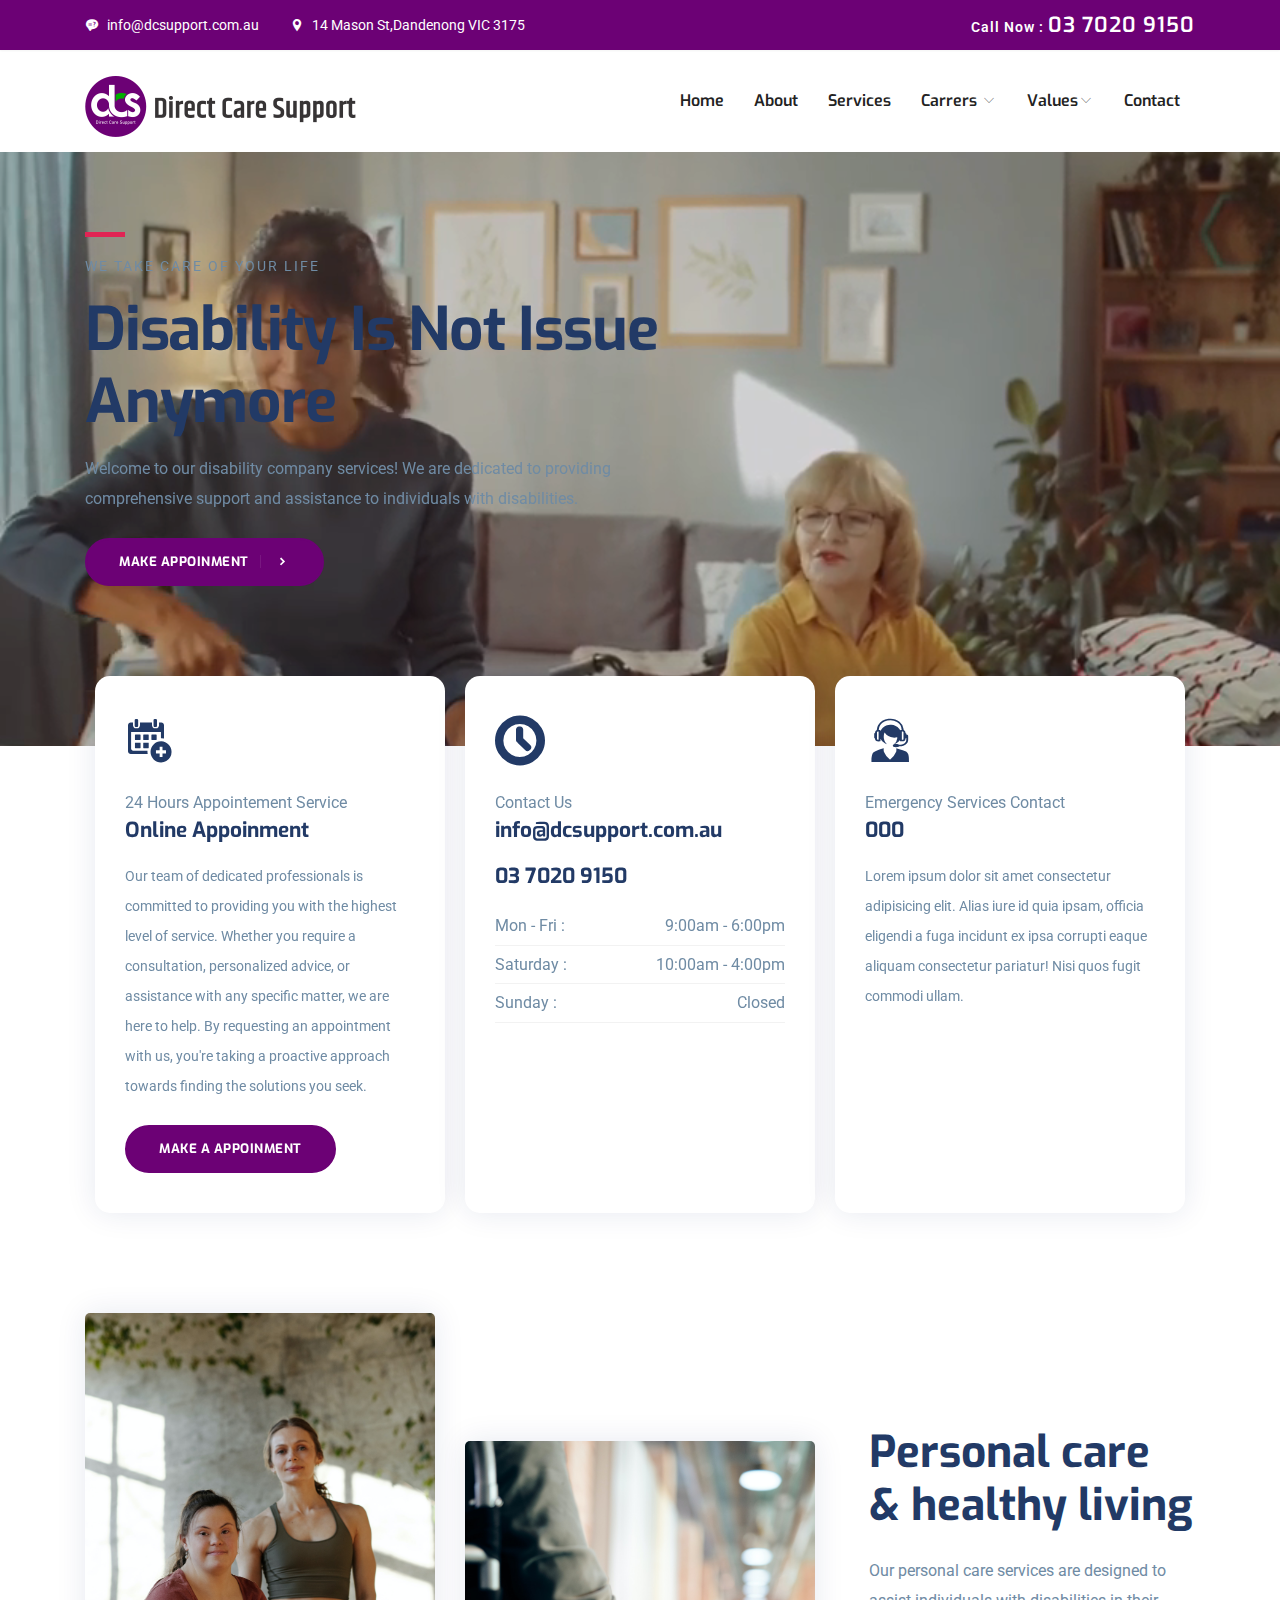
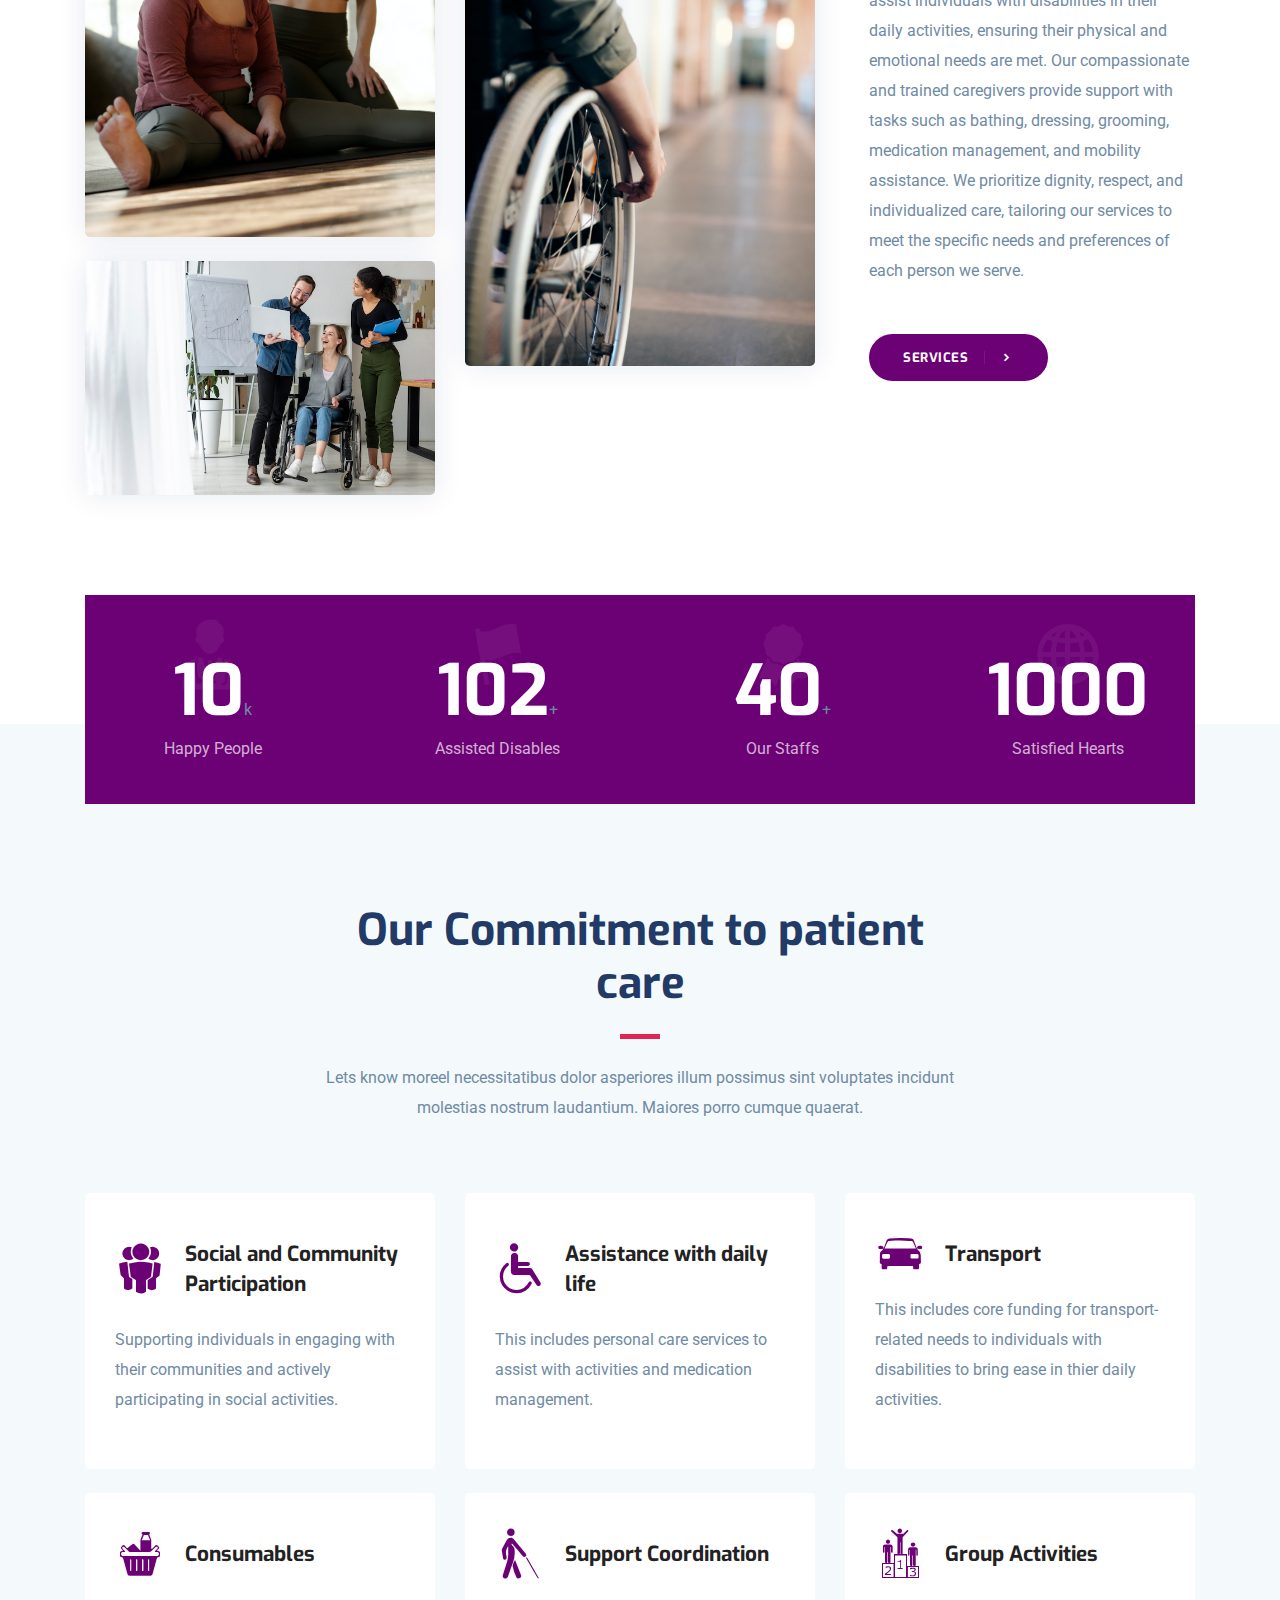
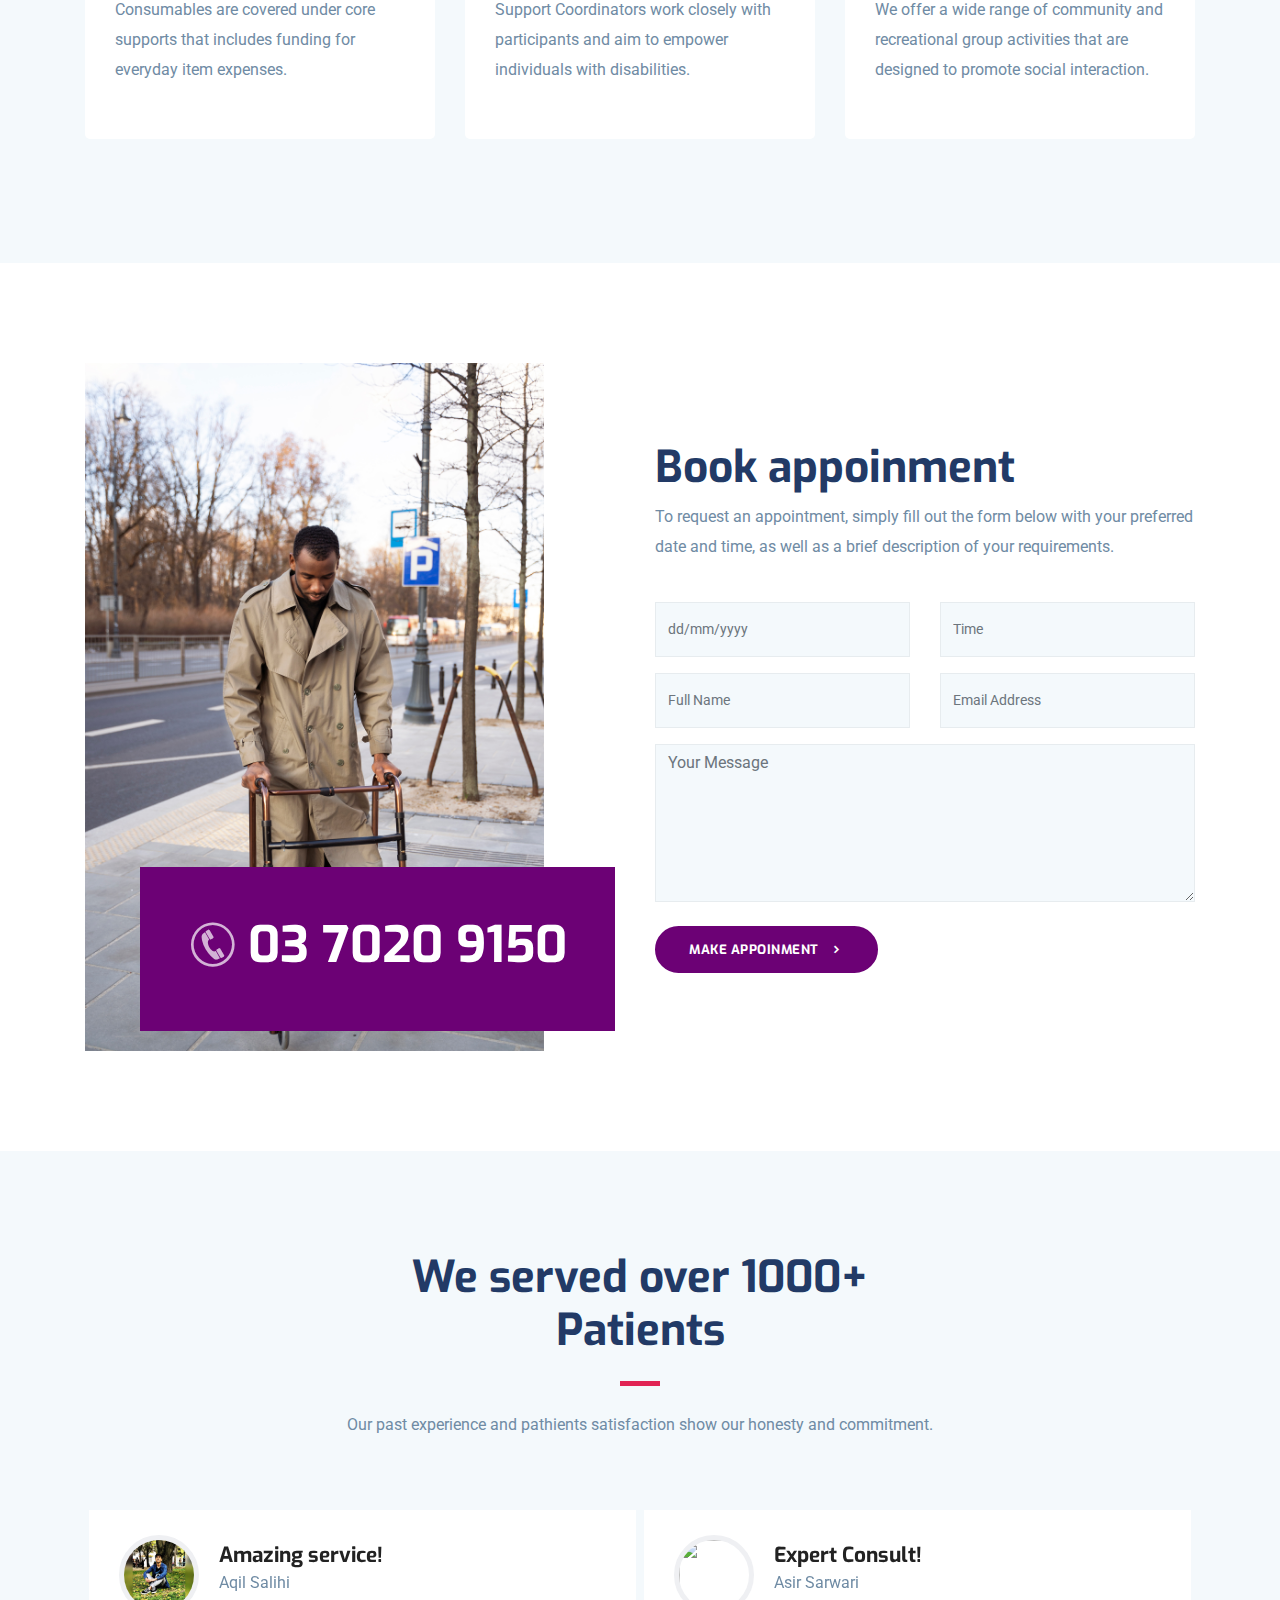
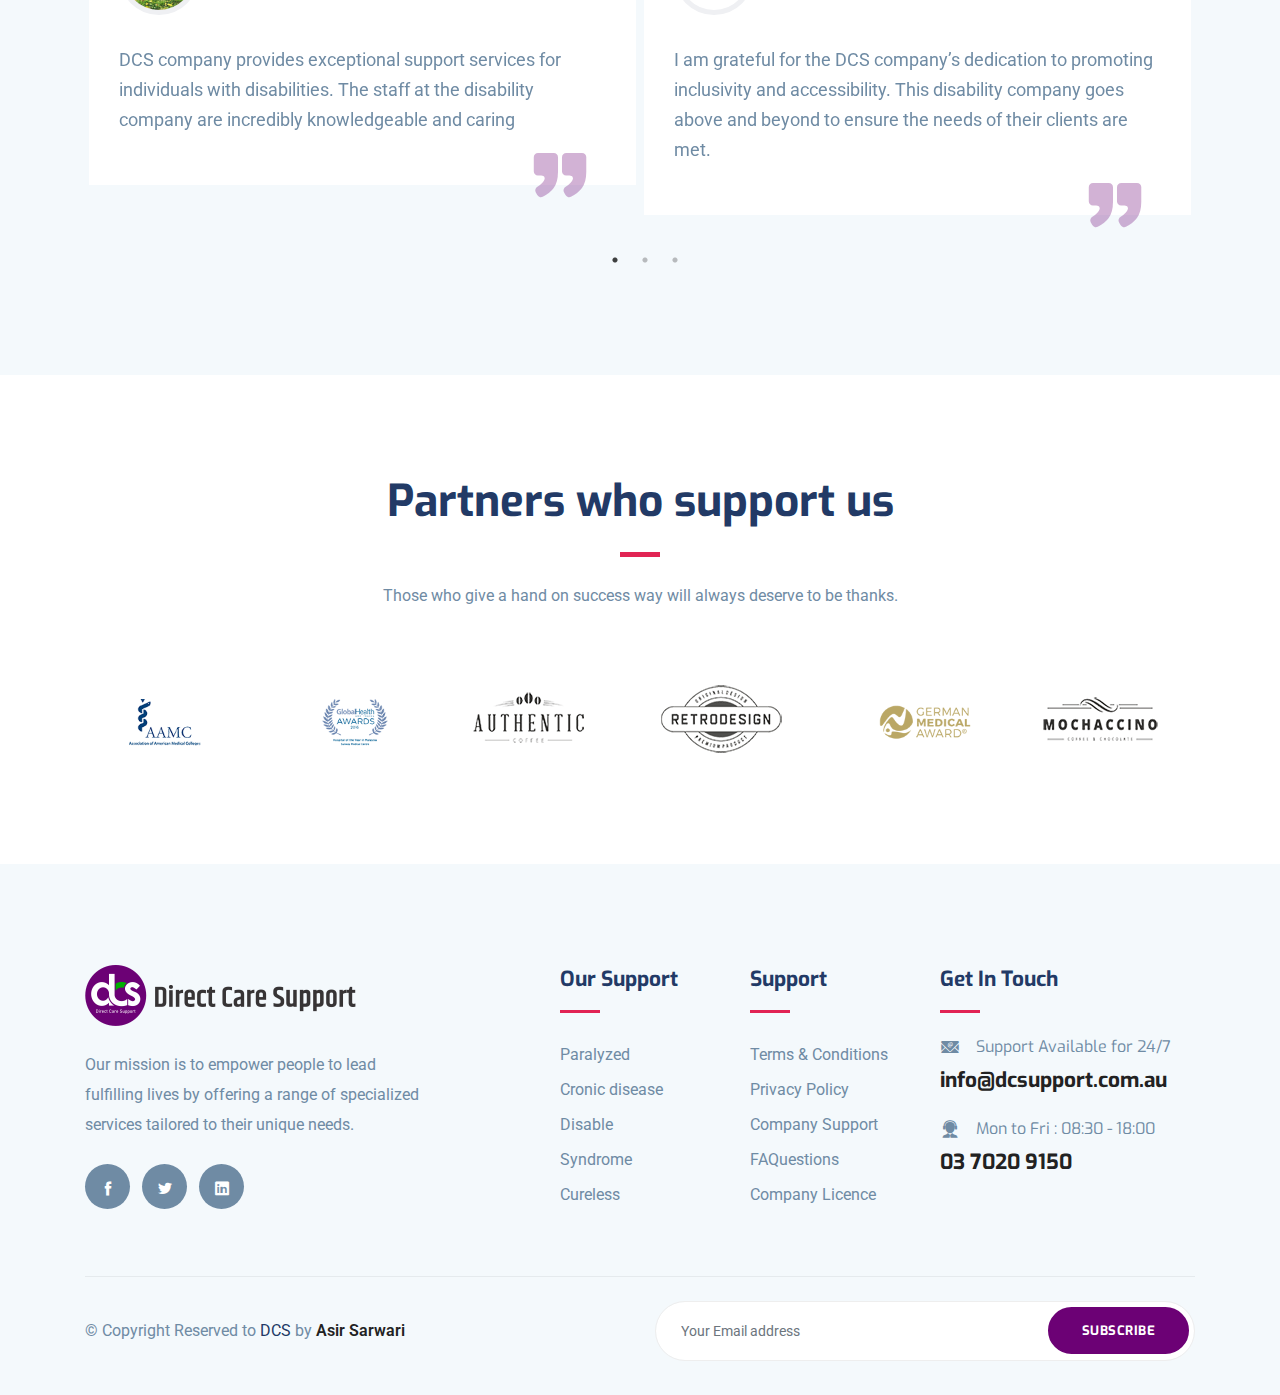
==== commit f744aa80: "a" ====
--- a/index.html
+++ b/index.html
@@ -95,7 +95,7 @@
 
 <!-- Slider Start -->
 <section class="banner">
-	<video src="https://github.com/King-Normagomadov/afoof/tree/main/video/bg-2.MOV" muted loop autoplay></video>
+	<video src="./images/new/bg.mp4" muted="true" loop="true" autoplay="true"></video>
 	<div class="container">
 		<div class="row">
 			<div class="col-lg-6 col-md-12 col-xl-7">
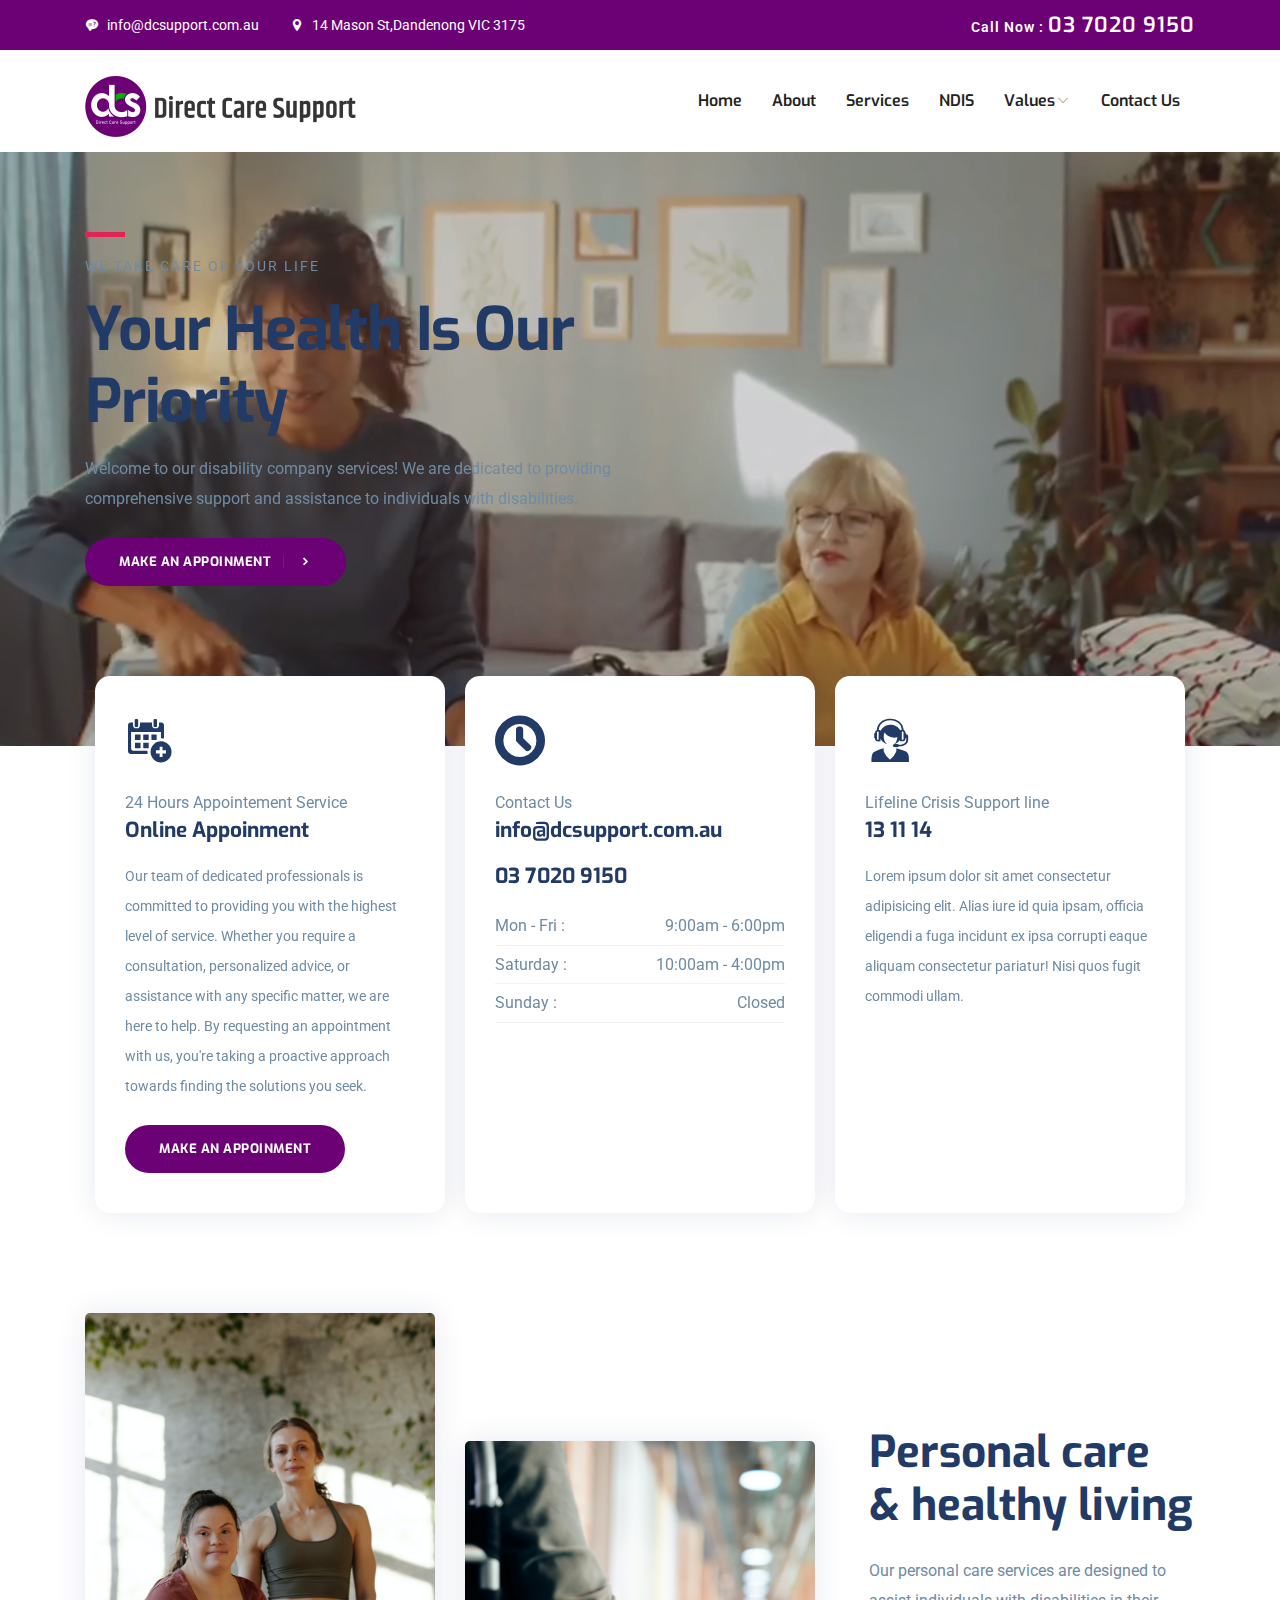
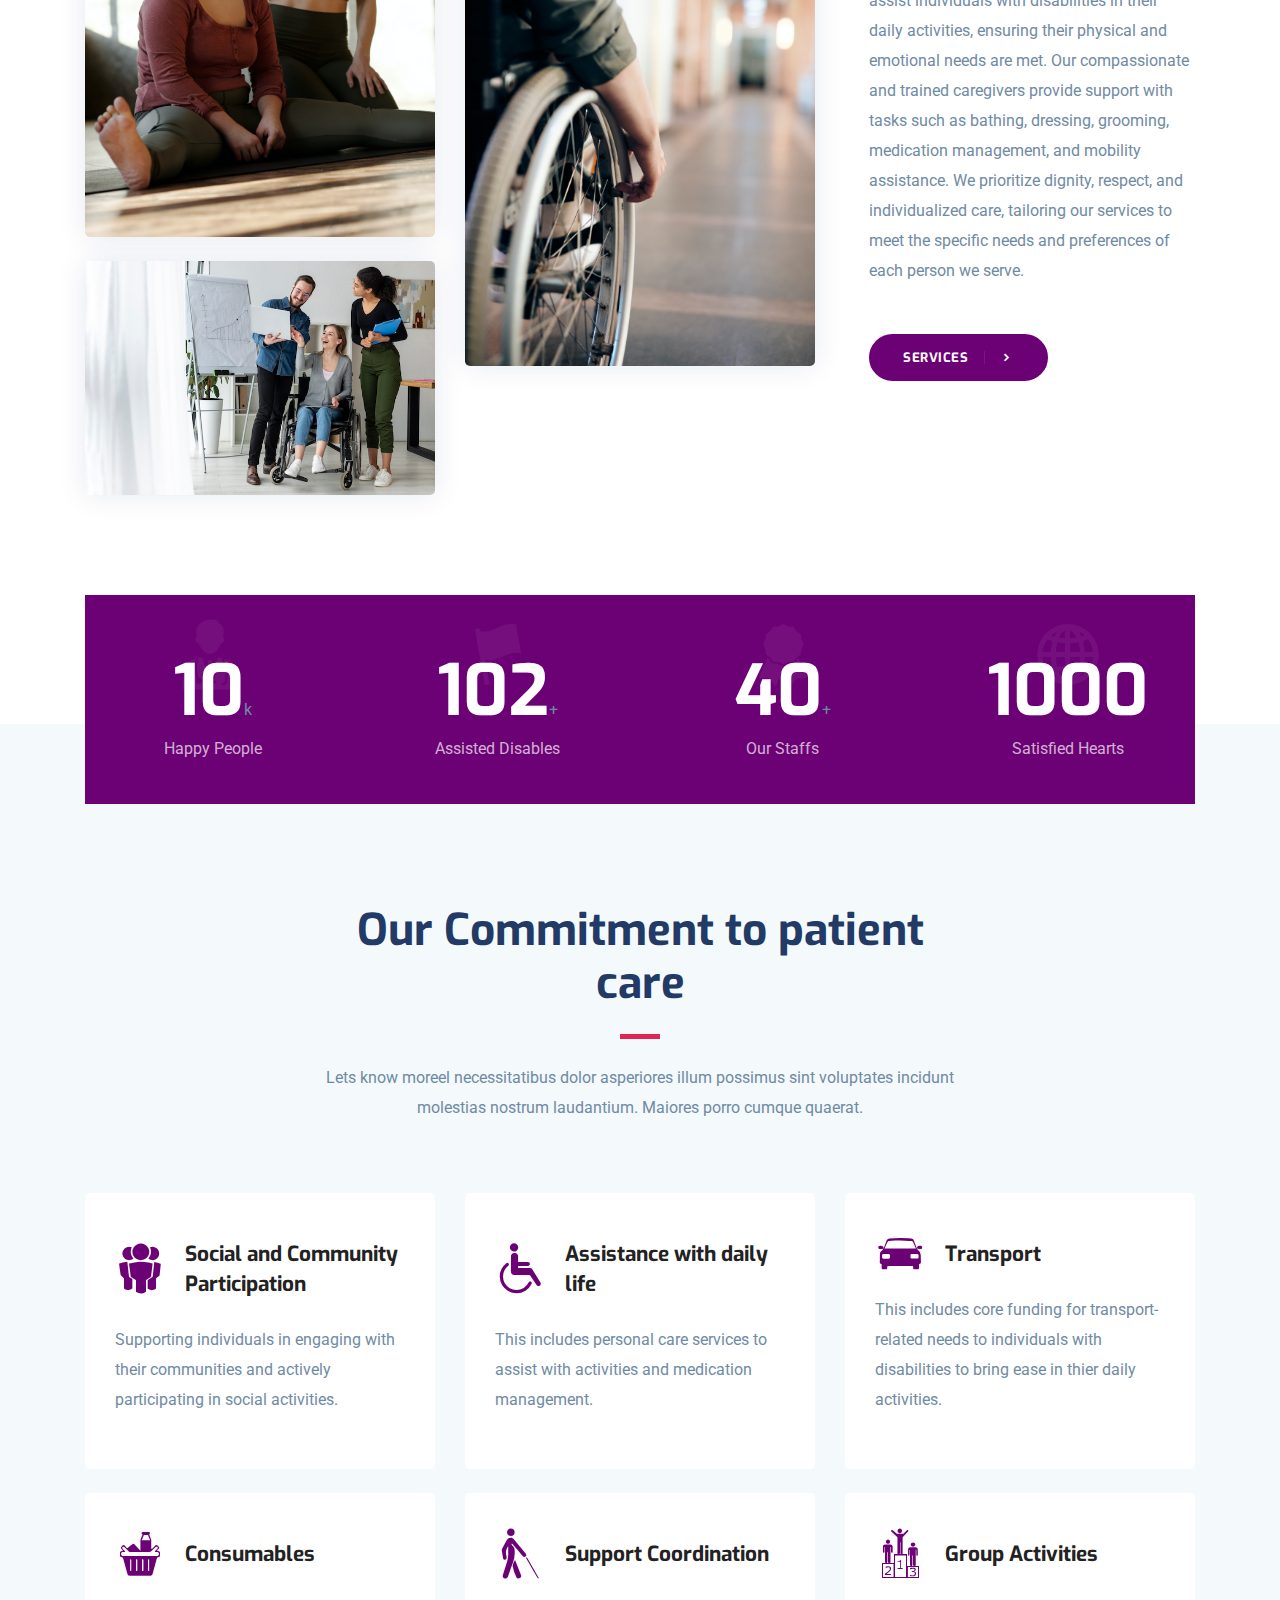
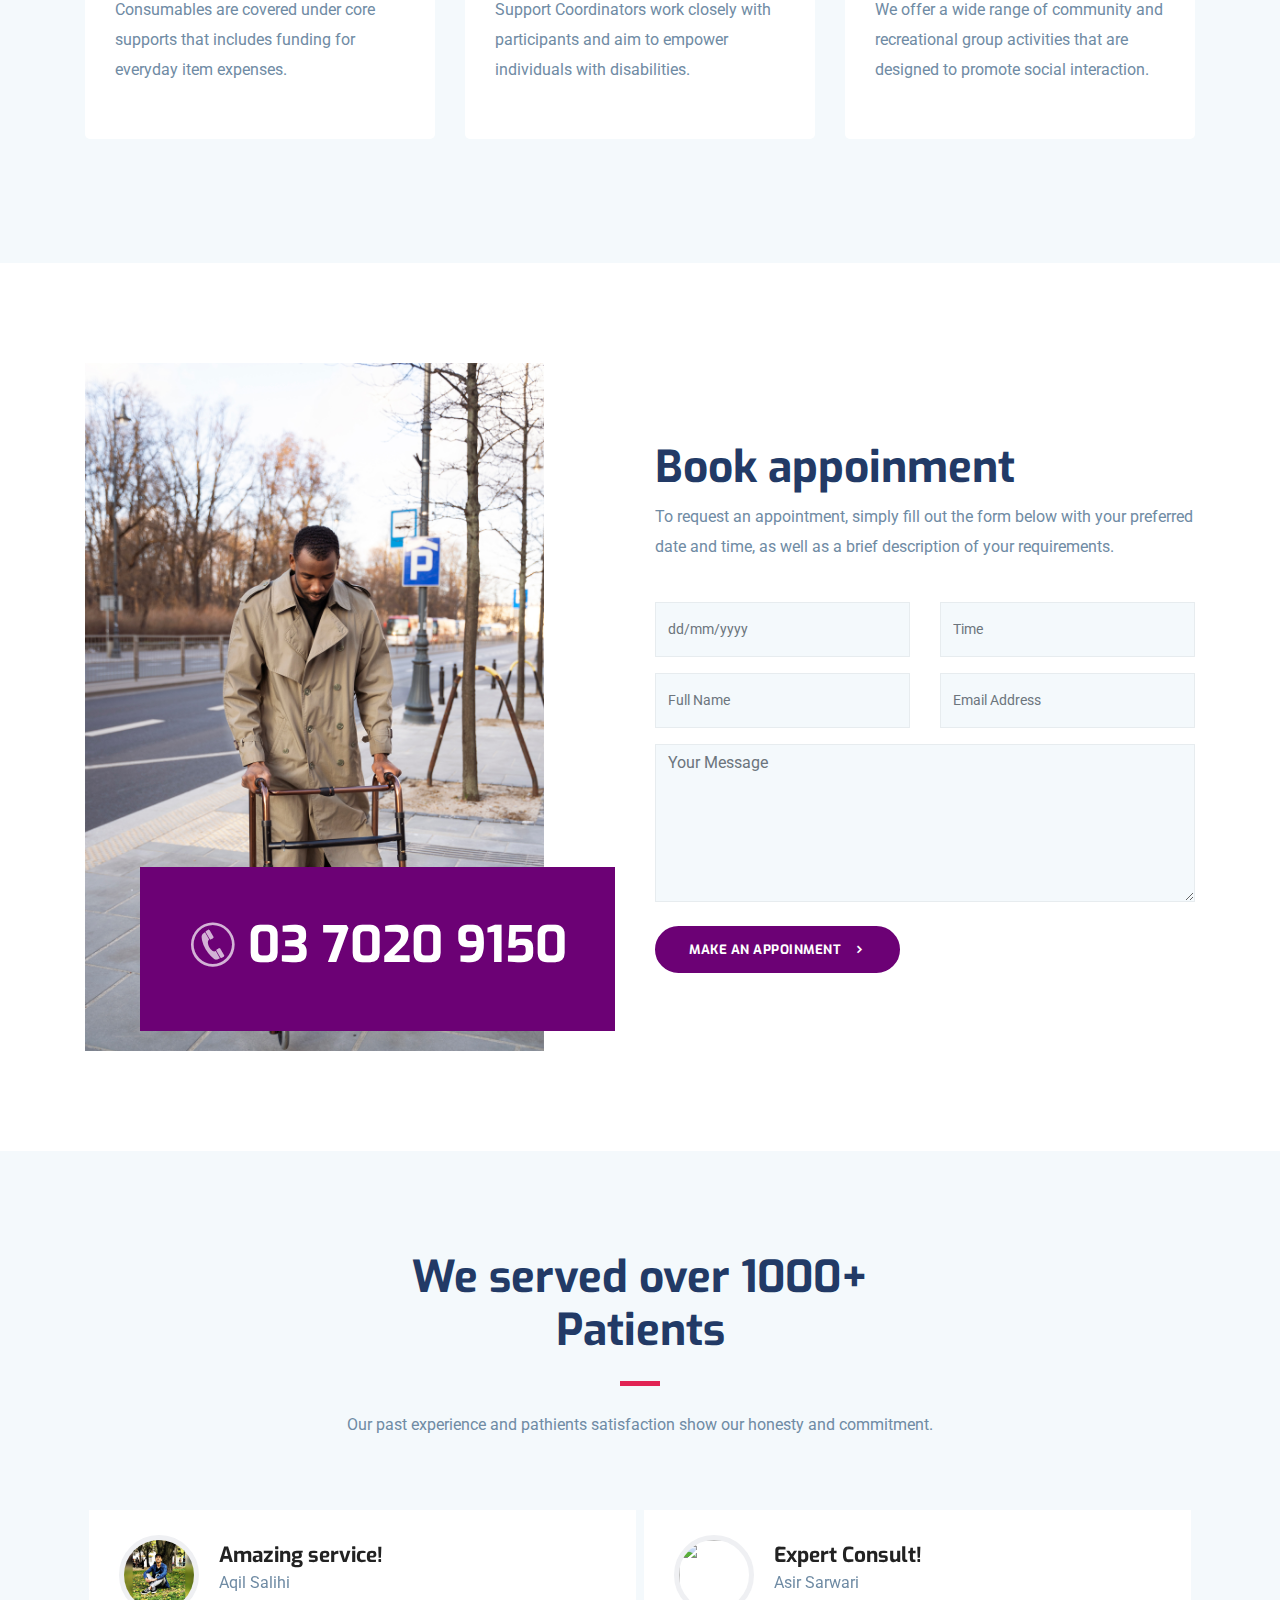
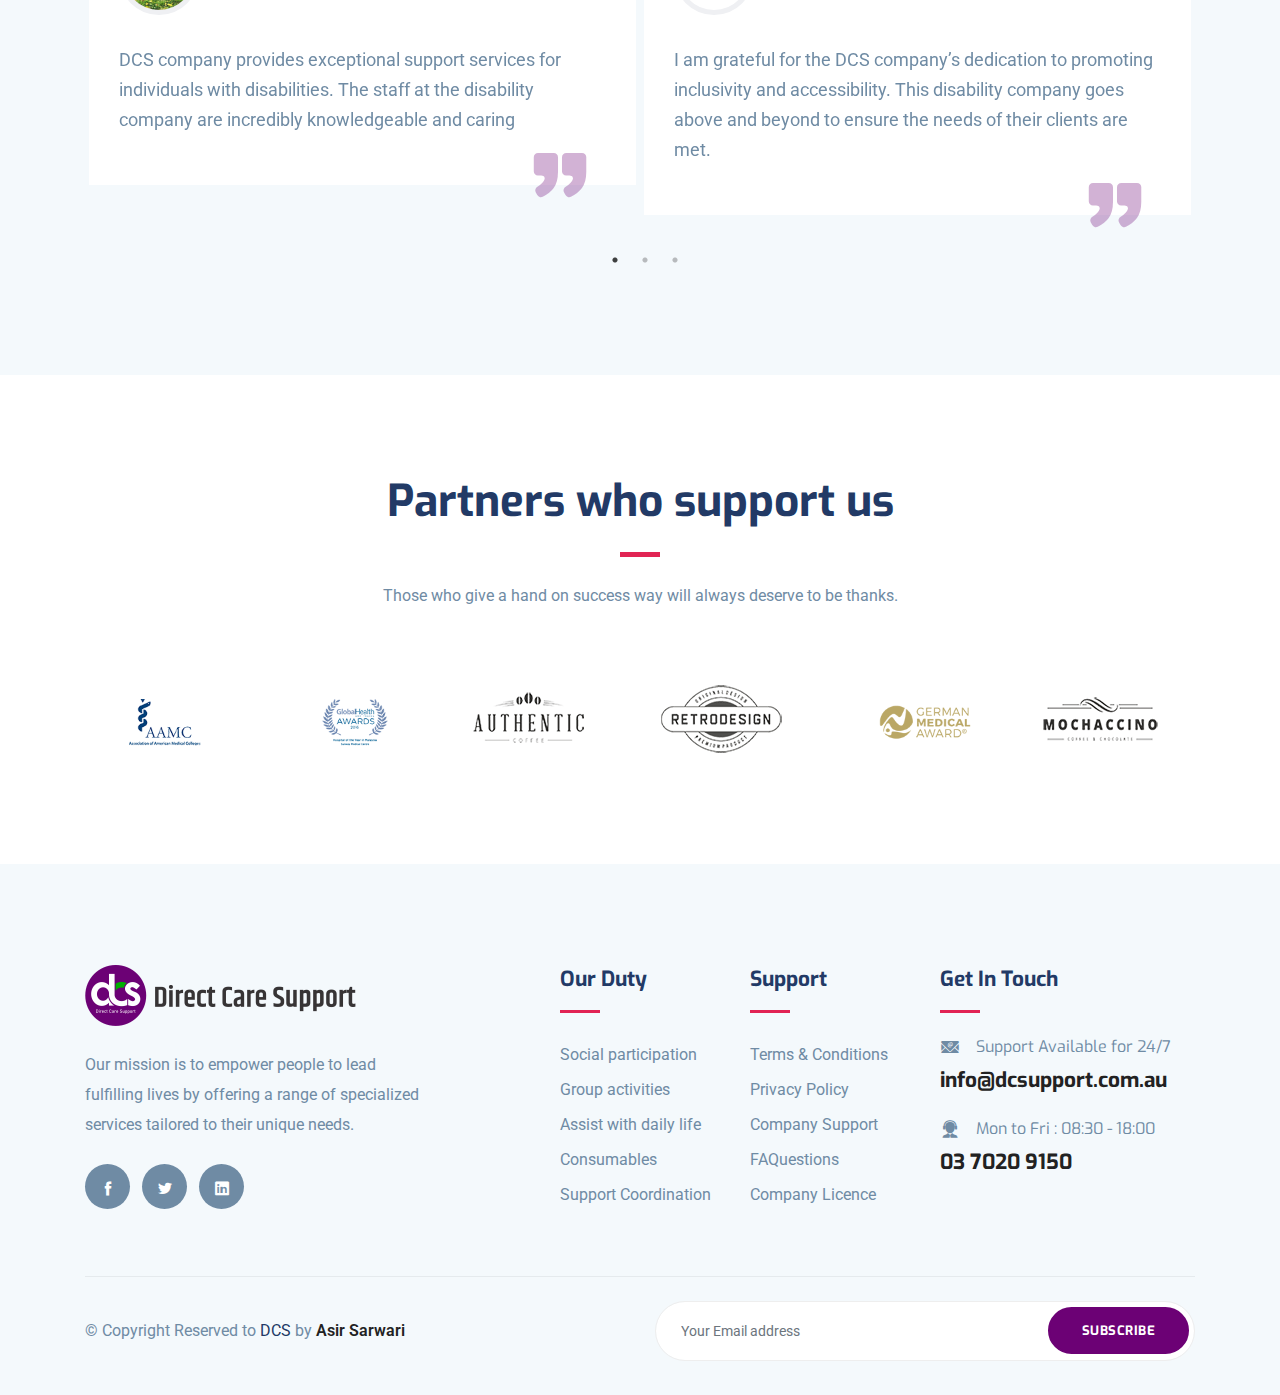
==== commit da472263: "Add files via upload" ====
--- a/index.html
+++ b/index.html
@@ -67,13 +67,7 @@
 			  </li>
 			   <li class="nav-item"><a class="nav-link" href="about.html">About</a></li>
 			    <li class="nav-item"><a class="nav-link" href="service.html">Services</a></li>
-
-			    <li class="nav-item dropdown">
-					<a class="nav-link dropdown-toggle"  id="dropdown02" data-toggle="dropdown" aria-haspopup="true" aria-expanded="false">Carrers <i class="icofont-thin-down"></i></a>
-					<ul class="dropdown-menu" aria-labelledby="dropdown02">
-						<li><a class="dropdown-item" href="ndis.html">NDIS</a></li>
-					</ul>
-			  	</li>
+			    <li class="nav-item"><a class="nav-link" href="ndis.html">NDIS</a></li>
 
 			  	<li class="nav-item dropdown">
 					<a class="nav-link dropdown-toggle"  id="dropdown03" data-toggle="dropdown" aria-haspopup="true" aria-expanded="false">Values<i class="icofont-thin-down"></i></a>
@@ -83,7 +77,7 @@
 					</ul>
 			  	</li>
 
-			   <li class="nav-item"><a class="nav-link" href="contact.html">Contact</a></li>
+			   <li class="nav-item"><a class="nav-link" href="contact.html">Contact Us</a></li>
 			</ul>
 		  </div>
 		</div>
@@ -95,18 +89,18 @@
 
 <!-- Slider Start -->
 <section class="banner">
-	<video src="./images/new/bg.mp4" muted="true" loop="true" autoplay="true"></video>
+	<video src="/images/new/bg.mp4" muted loop autoplay></video>
 	<div class="container">
 		<div class="row">
 			<div class="col-lg-6 col-md-12 col-xl-7">
 				<div class="block">
 					<div class="divider mb-3"></div>
 					<span class="text-uppercase text-sm letter-spacing ">We take care of your life</span>
-					<h1 class="mb-3 mt-3 bold">Disability is not issue anymore</h1>
+					<h1 class="mb-3 mt-3 bold">Your health is our priority</h1>
 					
 					<p class="mb-4 pr-5">Welcome to our disability company services! We are dedicated to providing comprehensive support and assistance to individuals with disabilities.</p>
 					<div class="btn-container ">
-						<a href="appoinment.html" target="_blank" class="btn btn-main-2 btn-icon btn-round-full">Make appoinment <i class="icofont-simple-right ml-2  "></i></a>
+						<a href="appoinment.html" target="_blank" class="btn btn-main-2 btn-icon btn-round-full">Make an appoinment <i class="icofont-simple-right ml-2  "></i></a>
 					</div>
 				</div>
 			</div>
@@ -125,7 +119,7 @@
 						<span>24 Hours Appointement Service</span>
 						<h4 class="mb-3">Online Appoinment</h4>
 						<p class="mb-4">Our team of dedicated professionals is committed to providing you with the highest level of service. Whether you require a consultation, personalized advice, or assistance with any specific matter, we are here to help. By requesting an appointment with us, you're taking a proactive approach towards finding the solutions you seek.</p>
-						<a href="appoinment.html" class="btn btn-main btn-round-full">Make a appoinment</a>
+						<a href="appoinment.html" class="btn btn-main btn-round-full">Make an appoinment</a>
 					</div>
 				
 					<div class="feature-item mb-5 mb-lg-0">
@@ -146,8 +140,8 @@
 						<div class="feature-icon mb-4">
 							<i class="icofont-live-support"></i>
 						</div>
-						<span>Emergency Services Contact</span>
-						<h4 class="mb-3">000</h4>
+						<span>Lifeline Crisis Support line</span>
+						<h4 class="mb-3">13 11 14</h4>
 						<p>Lorem ipsum dolor sit amet consectetur adipisicing elit. Alias iure id quia ipsam, officia eligendi a fuga incidunt ex ipsa corrupti eaque aliquam consectetur pariatur! Nisi quos fugit commodi ullam.</p>
 					</div>
 				</div>
@@ -355,7 +349,7 @@
                         <textarea name="message" id="message" class="form-control" rows="6" placeholder="Your Message"></textarea>
                     </div>
 
-                    <a class="btn btn-main btn-round-full text-white"  onclick="sendEmail()">Make Appoinment <i class="icofont-simple-right ml-2  "></i></a>
+                    <a class="btn btn-main btn-round-full text-white"  onclick="sendEmail()">Make an Appoinment <i class="icofont-simple-right ml-2  "></i></a>
                 </form>
             </div>
 			</div>
@@ -556,15 +550,15 @@
 
 			<div class="col-lg-2 col-md-6 col-sm-6">
 				<div class="widget mb-5 mb-lg-0">
-					<h4 class="text-capitalize mb-3">Our Support</h4>
+					<h4 class="text-capitalize mb-3">Our Duty</h4>
 					<div class="divider mb-4"></div>
 
 					<ul class="list-unstyled footer-menu lh-35">
-						<li><a >Paralyzed</a></li>
-						<li><a >Cronic disease</a></li>
-						<li><a >Disable</a></li>
-						<li><a >Syndrome</a></li>
-						<li><a >Cureless</a></li>
+						<li><a >Social participation</a></li>
+						<li><a >Group activities</a></li>
+						<li><a >Assist with daily life</a></li>
+						<li><a >Consumables</a></li>
+						<li><a >Support Coordination</a></li>
 					</ul>
 				</div>
 			</div>
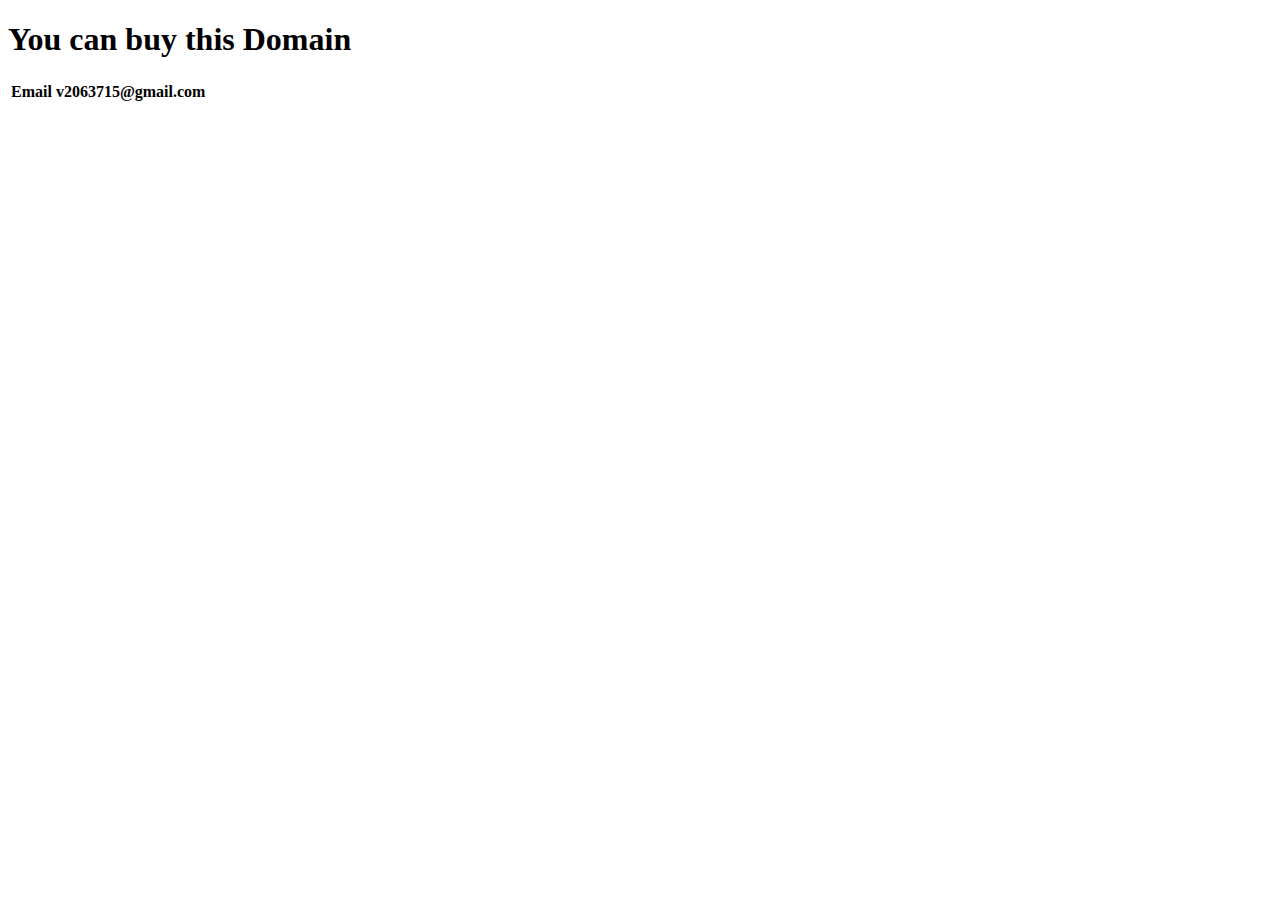
==== commit 5bdf4e46: "c" ====
--- a/index.html
+++ b/index.html
@@ -1,663 +1,14 @@
 <!DOCTYPE html>
-<html lang="zxx">
+<html lang="en">
 <head>
-  <meta http-equiv="Content-Type" content="text/html; charset=UTF-8">
-  <meta name="description" content="health,services,disability">
-  <meta name="author" content="press.sarwari-ltd.com">
-
-  <title>DCS</title>
-
-  <!-- Favicon -->
-  <link rel="shortcut icon"  href="/images/favicon.png" />
-
-  <!-- bootstrap.min css -->
-  <link rel="stylesheet" href="plugins/bootstrap/css/bootstrap.min.css">
-  <!-- Icon Font Css -->
-  <link rel="stylesheet" href="plugins/icofont/icofont.min.css">
-  <!-- Slick Slider  CSS -->
-  <link rel="stylesheet" href="plugins/slick-carousel/slick/slick.css">
-  <link rel="stylesheet" href="plugins/slick-carousel/slick/slick-theme.css">
-
-  <!-- Main Stylesheet -->
-  <link rel="stylesheet" href="css/style.css">
-  <script type="text/javascript">
-	(function(){
-	   emailjs.init("sc9oOGH4KaPXMzaLA");
-	})();
- </script>
+	<meta charset="UTF-8">
+	<meta name="viewport" content="width=device-width, initial-scale=1.0">
+	<title>AFEEF</title>
 </head>
-
-<body id="top">
-
-<header>
-	<div class="header-top-bar">
-		<div class="container">
-			<div class="row align-items-center">
-				<div class="col-lg-6">
-					<ul class="top-bar-info list-inline-item pl-0 mb-0">
-						<li class="list-inline-item"><a href="mailto:info@dcsupport.com.au"><i class="icofont-support-faq mr-2"></i>info@dcsupport.com.au</a></li>
-						<li class="list-inline-item"><i class="icofont-location-pin mr-2"></i>14 Mason St,Dandenong VIC 3175 </li>
-					</ul>
-				</div>
-				<div class="col-lg-6">
-					<div class="text-lg-right top-right-bar mt-2 mt-lg-0">
-						<a href="tel:03 7020 9150" >
-							<span>Call Now : </span>
-							<span class="h4">03 7020 9150</span>
-						</a>
-					</div>
-				</div>
-			</div>
-		</div>
-	</div>
-	<nav class="navbar navbar-expand-lg navigation" id="navbar">
-		<div class="container">
-		 	 <a class="navbar-brand" href="index.html">
-			  	<img src="images/dcs1.png" alt="" class="img-fluid">
-			  </a>
-
-		  	<button class="navbar-toggler collapsed" type="button" data-toggle="collapse" data-target="#navbarmain" aria-controls="navbarmain" aria-expanded="false" aria-label="Toggle navigation">
-			<span class="icofont-navigation-menu"></span>
-		  </button>
-	  
-		  <div class="collapse navbar-collapse" id="navbarmain">
-			<ul class="navbar-nav ml-auto">
-			  <li class="nav-item active">
-				<a class="nav-link" href="index.html">Home</a>
-			  </li>
-			   <li class="nav-item"><a class="nav-link" href="about.html">About</a></li>
-			    <li class="nav-item"><a class="nav-link" href="service.html">Services</a></li>
-			    <li class="nav-item"><a class="nav-link" href="ndis.html">NDIS</a></li>
-
-			  	<li class="nav-item dropdown">
-					<a class="nav-link dropdown-toggle"  id="dropdown03" data-toggle="dropdown" aria-haspopup="true" aria-expanded="false">Values<i class="icofont-thin-down"></i></a>
-					<ul class="dropdown-menu" aria-labelledby="dropdown03">
-						<li><a class="dropdown-item" href="values.html">Values</a></li>
-						<li><a class="dropdown-item" href="appoinment.html">Appoinment</a></li>
-					</ul>
-			  	</li>
-
-			   <li class="nav-item"><a class="nav-link" href="contact.html">Contact Us</a></li>
-			</ul>
-		  </div>
-		</div>
-	</nav>
-</header>
-	
-
-
-
-<!-- Slider Start -->
-<section class="banner">
-	<video src="/images/new/bg.mp4" muted loop autoplay></video>
-	<div class="container">
-		<div class="row">
-			<div class="col-lg-6 col-md-12 col-xl-7">
-				<div class="block">
-					<div class="divider mb-3"></div>
-					<span class="text-uppercase text-sm letter-spacing ">We take care of your life</span>
-					<h1 class="mb-3 mt-3 bold">Your health is our priority</h1>
-					
-					<p class="mb-4 pr-5">Welcome to our disability company services! We are dedicated to providing comprehensive support and assistance to individuals with disabilities.</p>
-					<div class="btn-container ">
-						<a href="appoinment.html" target="_blank" class="btn btn-main-2 btn-icon btn-round-full">Make an appoinment <i class="icofont-simple-right ml-2  "></i></a>
-					</div>
-				</div>
-			</div>
-		</div>
-	</div>
-</section>
-<section class="features">
-	<div class="container">
-		<div class="row">
-			<div class="col-lg-12">
-				<div class="feature-block d-lg-flex">
-					<div class="feature-item mb-5 mb-lg-0">
-						<div class="feature-icon mb-4">
-							<i class="icofont-meeting-add"></i>
-						</div>
-						<span>24 Hours Appointement Service</span>
-						<h4 class="mb-3">Online Appoinment</h4>
-						<p class="mb-4">Our team of dedicated professionals is committed to providing you with the highest level of service. Whether you require a consultation, personalized advice, or assistance with any specific matter, we are here to help. By requesting an appointment with us, you're taking a proactive approach towards finding the solutions you seek.</p>
-						<a href="appoinment.html" class="btn btn-main btn-round-full">Make an appoinment</a>
-					</div>
-				
-					<div class="feature-item mb-5 mb-lg-0">
-						<div class="feature-icon mb-4">
-							<i class="icofont-ui-clock"></i>
-						</div>
-						<span>Contact Us</span>
-						<h4 class="mb-3">info@dcsupport.com.au</h4>
-						<h4 class="mb-3">03 7020 9150</h4>
-						<ul class="w-hours list-unstyled">
-		                    <li class="d-flex justify-content-between">Mon - Fri : <span>9:00am - 6:00pm</span></li>
-		                    <li class="d-flex justify-content-between">Saturday : <span>10:00am - 4:00pm</span></li>
-		                    <li class="d-flex justify-content-between">Sunday : <span>Closed</span></li>
-		                </ul>
-					</div>
-				
-					<div class="feature-item mb-5 mb-lg-0">
-						<div class="feature-icon mb-4">
-							<i class="icofont-live-support"></i>
-						</div>
-						<span>Lifeline Crisis Support line</span>
-						<h4 class="mb-3">13 11 14</h4>
-						<p>Lorem ipsum dolor sit amet consectetur adipisicing elit. Alias iure id quia ipsam, officia eligendi a fuga incidunt ex ipsa corrupti eaque aliquam consectetur pariatur! Nisi quos fugit commodi ullam.</p>
-					</div>
-				</div>
-			</div>
-		</div>
-	</div>
-</section>
-
-
-<section class="section about">
-	<div class="container">
-		<div class="row align-items-center">
-			<div class="col-lg-4 col-sm-6">
-				<div class="about-img">
-					<img src="images/new/home-1.jpg" alt="" class="img-fluid">
-					<img src="images/new/home-3.jpg" alt="" class="img-fluid mt-4">
-				</div>
-			</div>
-			<div class="col-lg-4 col-sm-6">
-				<div class="about-img mt-4 mt-lg-0">
-					<img src="images/new/home-2.jpg" alt="" class="img-fluid">
-				</div>
-			</div>
-			<div class="col-lg-4">
-				<div class="about-content pl-4 mt-4 mt-lg-0">
-					<h2 class="title-color">Personal care <br>& healthy living</h2>
-					<p class="mt-4 mb-5">Our personal care services are designed to assist individuals with disabilities in their daily activities, ensuring their physical and emotional needs are met. Our compassionate and trained caregivers provide support with tasks such as bathing, dressing, grooming, medication management, and mobility assistance. We prioritize dignity, respect, and individualized care, tailoring our services to meet the specific needs and preferences of each person we serve.
-					</p>
-
-					<a href="service.html" class="btn btn-main-2 btn-round-full btn-icon">Services<i class="icofont-simple-right ml-3"></i></a>
-				</div>
-			</div>
-		</div>
-	</div>
-</section>
-<section class="cta-section ">
-	<div class="container">
-		<div class="cta position-relative">
-			<div class="row">
-				<div class="col-lg-3 col-md-6 col-sm-6">
-					<div class="counter-stat">
-						<i class="icofont-doctor"></i>
-						<span class="h3">10</span>k
-						<p>Happy People</p>
-					</div>
-				</div>
-				<div class="col-lg-3 col-md-6 col-sm-6">
-					<div class="counter-stat">
-						<i class="icofont-flag"></i>
-						<span class="h3">102</span>+
-						<p>Assisted Disables</p>
-					</div>
-				</div>
-				
-				<div class="col-lg-3 col-md-6 col-sm-6">
-					<div class="counter-stat">
-						<i class="icofont-badge"></i>
-						<span class="h3">40</span>+
-						<p>Our Staffs</p>
-					</div>
-				</div>
-				<div class="col-lg-3 col-md-6 col-sm-6">
-					<div class="counter-stat">
-						<i class="icofont-globe"></i>
-						<span class="h3">1000</span>
-						<p>Satisfied Hearts</p>
-					</div>
-				</div>
-			</div>
-		</div>
-	</div>
-</section>
-<section class="section service gray-bg">
-	<div class="container">
-		<div class="row justify-content-center">
-			<div class="col-lg-7 text-center">
-				<div class="section-title">
-					<h2>Our Commitment to patient care</h2>
-					<div class="divider mx-auto my-4"></div>
-					<p>Lets know moreel necessitatibus dolor asperiores illum possimus sint voluptates incidunt molestias nostrum laudantium. Maiores porro cumque quaerat.</p>
-				</div>
-			</div>
-		</div>
-
-		<div class="row">
-			<div class="col-lg-4 col-md-6 col-sm-6">
-				<div class="service-item mb-4">
-					<div class="icon d-flex align-items-center">
-						<i class="icofont-users-alt-1 text-lg"></i>
-						<h4 class="mt-3 mb-3">Social and Community Participation</h4>
-					</div>
-
-					<div class="content">
-						<p class="mb-4">Supporting individuals in engaging with their communities and actively participating in social activities.</p>
-					</div>
-				</div>
-			</div>
-
-			<div class="col-lg-4 col-md-6 col-sm-6">
-				<div class="service-item mb-4">
-					<div class="icon d-flex align-items-center">
-						<i class="icofont-paralysis-disability text-lg"></i>
-						<h4 class="mt-3 mb-3">Assistance with daily life</h4>
-					</div>
-					<div class="content">
-						<p class="mb-4">This includes personal care services to assist with activities and medication management.</p>
-					</div>
-				</div>
-			</div>
-			
-			<div class="col-lg-4 col-md-6 col-sm-6">
-				<div class="service-item mb-4">
-					<div class="icon d-flex align-items-center">
-						<i class="icofont-car text-lg"></i>
-						<h4 class="mt-3 mb-3">Transport</h4>
-					</div>
-					<div class="content">
-						<p class="mb-4">This includes core funding for transport-related needs to individuals with disabilities to bring ease in thier daily activities.</p>
-					</div>
-				</div>
-			</div>
-
-
-			<div class="col-lg-4 col-md-6 col-sm-6">
-				<div class="service-item mb-4">
-					<div class="icon d-flex align-items-center">
-						<i class="icofont-food-basket text-lg"></i>
-						<h4 class="mt-3 mb-3">Consumables</h4>
-					</div>
-
-					<div class="content">
-						<p class="mb-4">Consumables are covered under core supports that includes funding for everyday item expenses.</p>
-					</div>
-				</div>
-			</div>
-
-			<div class="col-lg-4 col-md-6 col-sm-6">
-				<div class="service-item mb-4">
-					<div class="icon d-flex align-items-center">
-						<i class="icofont-blind text-lg"></i>
-						<h4 class="mt-3 mb-3">Support Coordination</h4>
-					</div>
-					<div class="content">
-						<p class="mb-4">Support Coordinators work closely with participants and aim to empower individuals with disabilities.</p>
-					</div>
-				</div>
-			</div>
-			
-			<div class="col-lg-4 col-md-6 col-sm-6">
-				<div class="service-item mb-4">
-					<div class="icon d-flex align-items-center">
-						<i class="icofont-result-sport text-lg"></i>
-						<h4 class="mt-3 mb-3">Group Activities</h4>
-					</div>
-					<div class="content">
-						<p class="mb-4">We offer a wide range of community and recreational group activities that are designed to promote social interaction.</p>
-					</div>
-				</div>
-			</div>
-		</div>
-	</div>
-</section>
-<section class="section appoinment">
-	<div class="container">
-		<div class="row align-items-center">
-			<div class="col-lg-6 ">
-				<div class="appoinment-content">
-					<img src="images/new/app-1.jpg" alt="" class="img-fluid">
-					<div class="emergency">
-						<h2 class="text-lg"><i class="icofont-phone-circle text-lg"></i>03 7020 9150</h2>
-					</div>
-				</div>
-			</div>
-			<div class="col-lg-6 col-md-10 ">
-				<div class="appoinment-wrap mt-5 mt-lg-0">
-					<h2 class="mb-2 title-color">Book appoinment</h2>
-					<p class="mb-4">To request an appointment, simply fill out the form below with your preferred date and time, as well as a brief description of your requirements.</p>
-					     <form id="#" class="appoinment-form" method="post" action="#">
-                    <div class="row">
-        
-                         <div class="col-lg-6">
-                            <div class="form-group">
-                                <input name="date" id="date" type="text" class="form-control" placeholder="dd/mm/yyyy">
-                            </div>
-                        </div>
-
-                        <div class="col-lg-6">
-                            <div class="form-group">
-                                <input name="time" id="time" type="text" class="form-control" placeholder="Time">
-                            </div>
-                        </div>
-                         <div class="col-lg-6">
-                            <div class="form-group">
-                                <input name="name" id="name" type="text" class="form-control" placeholder="Full Name">
-                            </div>
-                        </div>
-
-                        <div class="col-lg-6">
-                            <div class="form-group">
-                                <input name="email" id="email" type="email" class="form-control" placeholder="Email Address">
-                            </div>
-                        </div>
-                    </div>
-                    <div class="form-group-2 mb-4">
-                        <textarea name="message" id="message" class="form-control" rows="6" placeholder="Your Message"></textarea>
-                    </div>
-
-                    <a class="btn btn-main btn-round-full text-white"  onclick="sendEmail()">Make an Appoinment <i class="icofont-simple-right ml-2  "></i></a>
-                </form>
-            </div>
-			</div>
-		</div>
-	</div>
-</section>
-<section class="section testimonial-2 gray-bg">
-	<div class="container">
-		<div class="row justify-content-center">
-			<div class="col-lg-7">
-				<div class="section-title text-center">
-					<h2>We served over 1000+ Patients</h2>
-					<div class="divider mx-auto my-4"></div>
-					<p>Our past experience and pathients satisfaction show our honesty and commitment.</p>
-				</div>
-			</div>
-		</div>
-	</div>
-
-	<div class="container">
-		<div class="row align-items-center">
-			<div class="col-lg-12 testimonial-wrap-2">
-				<div class="testimonial-block style-2  gray-bg">
-					<i class="icofont-quote-right"></i>
-
-					<div class="testimonial-thumb">
-						<img src="images/new/testimonials/aqil.JPG" alt="" class="img-fluid">
-					</div>
-
-					<div class="client-info ">
-						<h4>Amazing service!</h4>
-						<span>Aqil Salihi</span>
-						<p>
-							DCS company provides exceptional support services for individuals with disabilities.
-							The staff at the disability company are incredibly knowledgeable and caring
-						</p>
-					</div>
-				</div>
-
-				<div class="testimonial-block style-2  gray-bg">
-					<div class="testimonial-thumb">
-						<img src="images/new/testimonials/asir.JPG" alt="" class="img-fluid">
-					</div>
-
-					<div class="client-info">
-						<h4>Expert Consult!</h4>
-						<span>Asir Sarwari</span>
-						<p>
-							I am grateful for the DCS company’s dedication to promoting inclusivity and accessibility.
-							This disability company goes above and beyond to ensure the needs of their clients are met.
-						</p>
-					</div>
-					
-					<i class="icofont-quote-right"></i>
-				</div>
-
-				<div class="testimonial-block style-2  gray-bg">
-					<div class="testimonial-thumb">
-						<img src="images/new/testimonials/zohor.JPG" alt="" class="img-fluid">
-					</div>
-
-					<div class="client-info">
-						<h4>Good Support!</h4>
-						<span>Zohor Sahak</span>
-						<p>
-							I highly recommend the disability company for their excellent programs and resources.
-							This company has positively impacted the lives of many individuals with disabilities.
-
-						</p>
-					</div>
-					
-					<i class="icofont-quote-right"></i>
-				</div>
-
-				<div class="testimonial-block style-2  gray-bg">
-					<div class="testimonial-thumb">
-						<img src="images/new/testimonials/hamed.JPG" alt="" class="img-fluid">
-					</div>
-
-					<div class="client-info">
-						<h4>Modesty & Respect!</h4>
-						<span>Hamed Noori</span>
-						<p class="mt-4">
-							I appreciate the personalized attention and care provided by the disability company.
-							This company has created a welcoming and supportive environment for people of all abilities.
-
-						</p>
-					</div>
-					<i class="icofont-quote-right"></i>
-				</div>
-
-				<div class="testimonial-block style-2  gray-bg">
-					<div class="testimonial-thumb">
-						<img src="images/new/testimonials/elyas.JPG" alt="" class="img-fluid">
-					</div>
-
-					<div class="client-info">
-						<h4>Professional Staffs!</h4>
-						<span>Elyas Safari</span>
-						<p>
-							Thanks to the DCS company, individuals with disabilities can thrive and reach their full potential.
-							This company offers a wide range of services tailored to the unique needs of each individual.
-
-						</p>
-					</div>
-					<i class="icofont-quote-right"></i>
-				</div>
-			</div>
-		</div>
-	</div>
-</section>
-<section class="section clients">
-	<div class="container">
-		<div class="row justify-content-center">
-			<div class="col-lg-7">
-				<div class="section-title text-center">
-					<h2>Partners who support us</h2>
-					<div class="divider mx-auto my-4"></div>
-					<p>Those who give a hand on success way will always deserve to be thanks.</p>
-				</div>
-			</div>
-		</div>
-	</div>
-
-	<div class="container">
-		<div class="row clients-logo">
-			<div class="col-lg-2">
-				<div class="client-thumb">
-					<img src="images/about/1.png" alt="" class="img-fluid">
-				</div>
-			</div>
-			<div class="col-lg-2">
-				<div class="client-thumb">
-					<img src="images/about/2.png" alt="" class="img-fluid">
-				</div>
-			</div>
-			<div class="col-lg-2">
-				<div class="client-thumb">
-					<img src="images/about/3.png" alt="" class="img-fluid">
-				</div>
-			</div>
-			<div class="col-lg-2">
-				<div class="client-thumb">
-					<img src="images/about/4.png" alt="" class="img-fluid">
-				</div>
-			</div>
-			<div class="col-lg-2">
-				<div class="client-thumb">
-					<img src="images/about/5.png" alt="" class="img-fluid">
-				</div>
-			</div>
-			<div class="col-lg-2">
-				<div class="client-thumb">
-					<img src="images/about/6.png" alt="" class="img-fluid">
-				</div>
-			</div>
-			<div class="col-lg-2">
-				<div class="client-thumb">
-					<img src="images/about/3.png" alt="" class="img-fluid">
-				</div>
-			</div>
-			<div class="col-lg-2">
-				<div class="client-thumb">
-					<img src="images/about/4.png" alt="" class="img-fluid">
-				</div>
-			</div>
-			<div class="col-lg-2">
-				<div class="client-thumb">
-					<img src="images/about/5.png" alt="" class="img-fluid">
-				</div>
-			</div>
-			<div class="col-lg-2">
-				<div class="client-thumb">
-					<img src="images/about/6.png" alt="" class="img-fluid">
-				</div>
-			</div>
-		</div>
-	</div>
-</section>
-<!-- footer Start -->
-<footer class="footer section gray-bg">
-	<div class="container">
-		<div class="row">
-			<div class="col-lg-4 mr-auto col-sm-6">
-				<div class="widget mb-5 mb-lg-0">
-					<div class="logo mb-4">
-						<img src="images/dcs1.png" alt="" class="img-fluid">
-					</div>
-					<p>Our mission is to empower people to lead fulfilling lives by offering a range of specialized services tailored to their unique needs.</p>
-
-					<ul class="list-inline footer-socials mt-4">
-						<li class="list-inline-item"><a href="https://www.facebook.com/"><i class="icofont-facebook"></i></a></li>
-						<li class="list-inline-item"><a href="https://twitter.com/"><i class="icofont-twitter"></i></a></li>
-						<li class="list-inline-item"><a href="https://www.pinterest.com/"><i class="icofont-linkedin"></i></a></li>
-					</ul>
-				</div>
-			</div>
-
-			<div class="col-lg-2 col-md-6 col-sm-6">
-				<div class="widget mb-5 mb-lg-0">
-					<h4 class="text-capitalize mb-3">Our Duty</h4>
-					<div class="divider mb-4"></div>
-
-					<ul class="list-unstyled footer-menu lh-35">
-						<li><a >Social participation</a></li>
-						<li><a >Group activities</a></li>
-						<li><a >Assist with daily life</a></li>
-						<li><a >Consumables</a></li>
-						<li><a >Support Coordination</a></li>
-					</ul>
-				</div>
-			</div>
-
-			<div class="col-lg-2 col-md-6 col-sm-6">
-				<div class="widget mb-5 mb-lg-0">
-					<h4 class="text-capitalize mb-3">Support</h4>
-					<div class="divider mb-4"></div>
-
-					<ul class="list-unstyled footer-menu lh-35">
-						<li><a href="#">Terms & Conditions</a></li>
-						<li><a href="#">Privacy Policy</a></li>
-						<li><a href="#">Company Support </a></li>
-						<li><a href="#">FAQuestions</a></li>
-						<li><a href="#">Company Licence</a></li>
-					</ul>
-				</div>
-			</div>
-
-			<div class="col-lg-3 col-md-6 col-sm-6">
-				<div class="widget widget-contact mb-5 mb-lg-0">
-					<h4 class="text-capitalize mb-3">Get in Touch</h4>
-					<div class="divider mb-4"></div>
-
-					<div class="footer-contact-block mb-4">
-						<div class="icon d-flex align-items-center">
-							<i class="icofont-email mr-3"></i>
-							<span class="h6 mb-0">Support Available for 24/7</span>
-						</div>
-						<h4 class="mt-2"><a href="mailto:info@dcsupport.com.au">info@dcsupport.com.au</a></h4>
-					</div>
-
-					<div class="footer-contact-block">
-						<div class="icon d-flex align-items-center">
-							<i class="icofont-support mr-3"></i>
-							<span class="h6 mb-0">Mon to Fri : 08:30 - 18:00</span>
-						</div>
-						<h4 class="mt-2"><a href="tel:03 7020 9150">03 7020 9150</a></h4>
-					</div>
-				</div>
-			</div>
-		</div>
-		
-		<div class="footer-btm py-4 mt-5">
-			<div class="row align-items-center justify-content-between">
-				<div class="col-lg-6">
-					<div class="copyright">
-						&copy; Copyright Reserved to <span class="text-color">DCS</span> by <a href="www.press.sarwari-ltd.com" target="_blank">Asir Sarwari</a>
-					</div>
-				</div>
-				<div class="col-lg-6">
-					<div class="subscribe-form text-lg-right mt-5 mt-lg-0">
-						<form action="#" class="subscribe">
-							<input type="text" class="form-control" placeholder="Your Email address">
-							<a href="#" class="btn btn-main-2 btn-round-full">Subscribe</a>
-						</form>
-					</div>
-				</div>
-			</div>
-
-			<div class="row">
-				<div class="col-lg-4">
-					<a class="backtop js-scroll-trigger" href="#top">
-						<i class="icofont-long-arrow-up"></i>
-					</a>
-				</div>
-			</div>
-		</div>
-	</div>
-</footer>
-
-   
-
-    <!-- 
-    Essential Scripts
-    =====================================-->
-
-    
-    <!-- Main jQuery -->
-    <script src="plugins/jquery/jquery.js"></script>
-    <!-- Bootstrap 4.3.2 -->
-    <script src="plugins/bootstrap/js/popper.js"></script>
-    <script src="plugins/bootstrap/js/bootstrap.min.js"></script>
-    <script src="plugins/counterup/jquery.easing.js"></script>
-    <!-- Slick Slider -->
-    <script src="plugins/slick-carousel/slick/slick.min.js"></script>
-    <!-- Counterup -->
-    <script src="plugins/counterup/jquery.waypoints.min.js"></script>
-    
-    <script src="plugins/shuffle/shuffle.min.js"></script>
-    <script src="plugins/counterup/jquery.counterup.min.js"></script>
-    <!-- Google Map -->
-    <script src="plugins/google-map/map.js"></script>
-    <script src="https://maps.googleapis.com/maps/api/js?key=AIzaSyAkeLMlsiwzp6b3Gnaxd86lvakimwGA6UA&callback=initMap"></script>    
-    
-    <script src="js/script.js"></script>
-    <script src="js/contact.js"></script>
-	<script src="js/email.js"></script>
-
-  </body>
-  </html>
-   +<body>
+	<h1>You can buy this Domain</h1>
+	<table>
+		<tr><th>Email</th><th>v2063715@gmail.com</th></tr>
+	</table>
+</body>
+</html>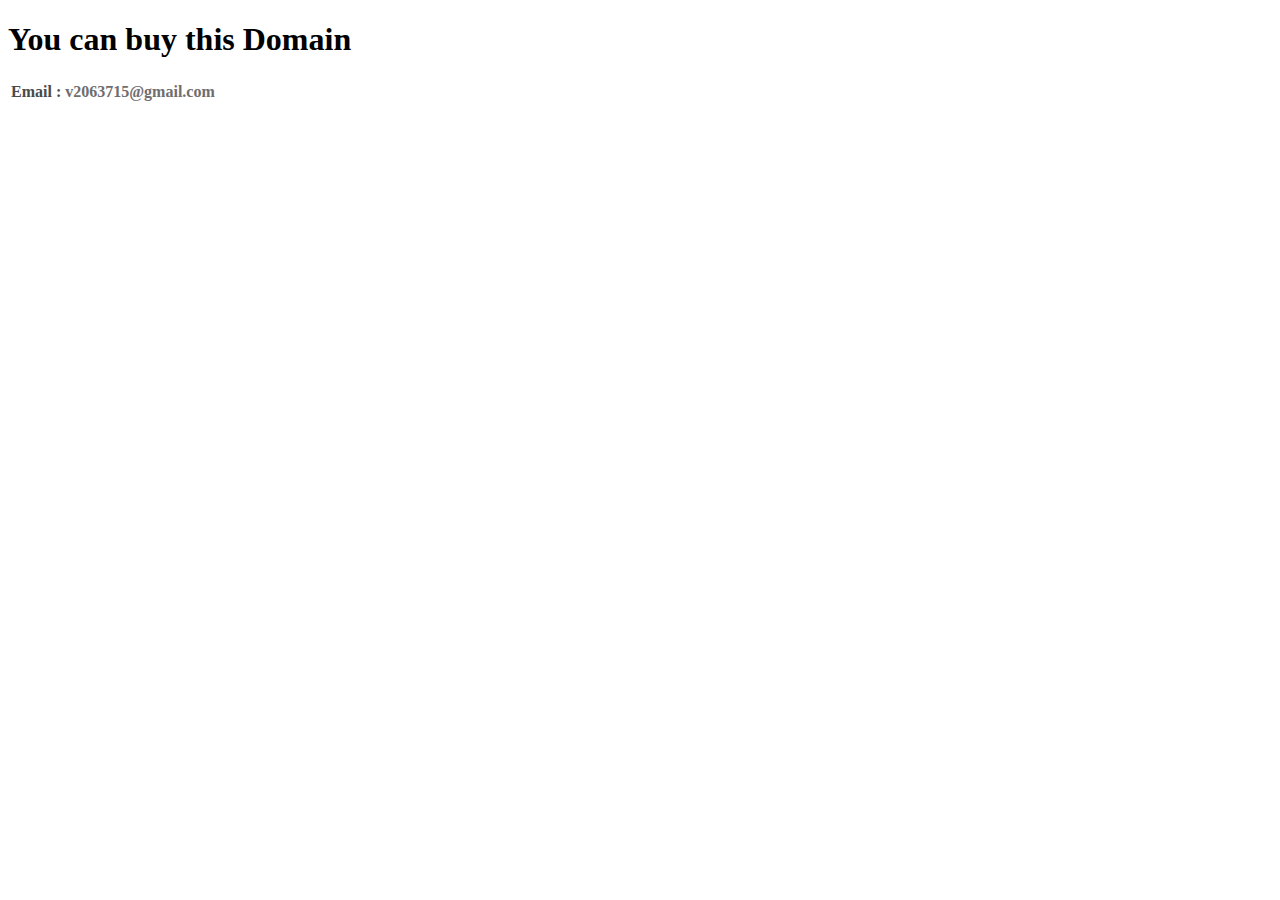
==== commit c9a933c1: "Update index.html" ====
--- a/index.html
+++ b/index.html
@@ -8,7 +8,7 @@
 <body>
 	<h1>You can buy this Domain</h1>
 	<table>
-		<tr><th>Email</th><th>v2063715@gmail.com</th></tr>
+		<tr><th style="color:rgb(75, 74, 74)">Email :</th><th style="color:rgb(111, 110, 110)"> v2063715@gmail.com</th></tr>
 	</table>
 </body>
 </html>